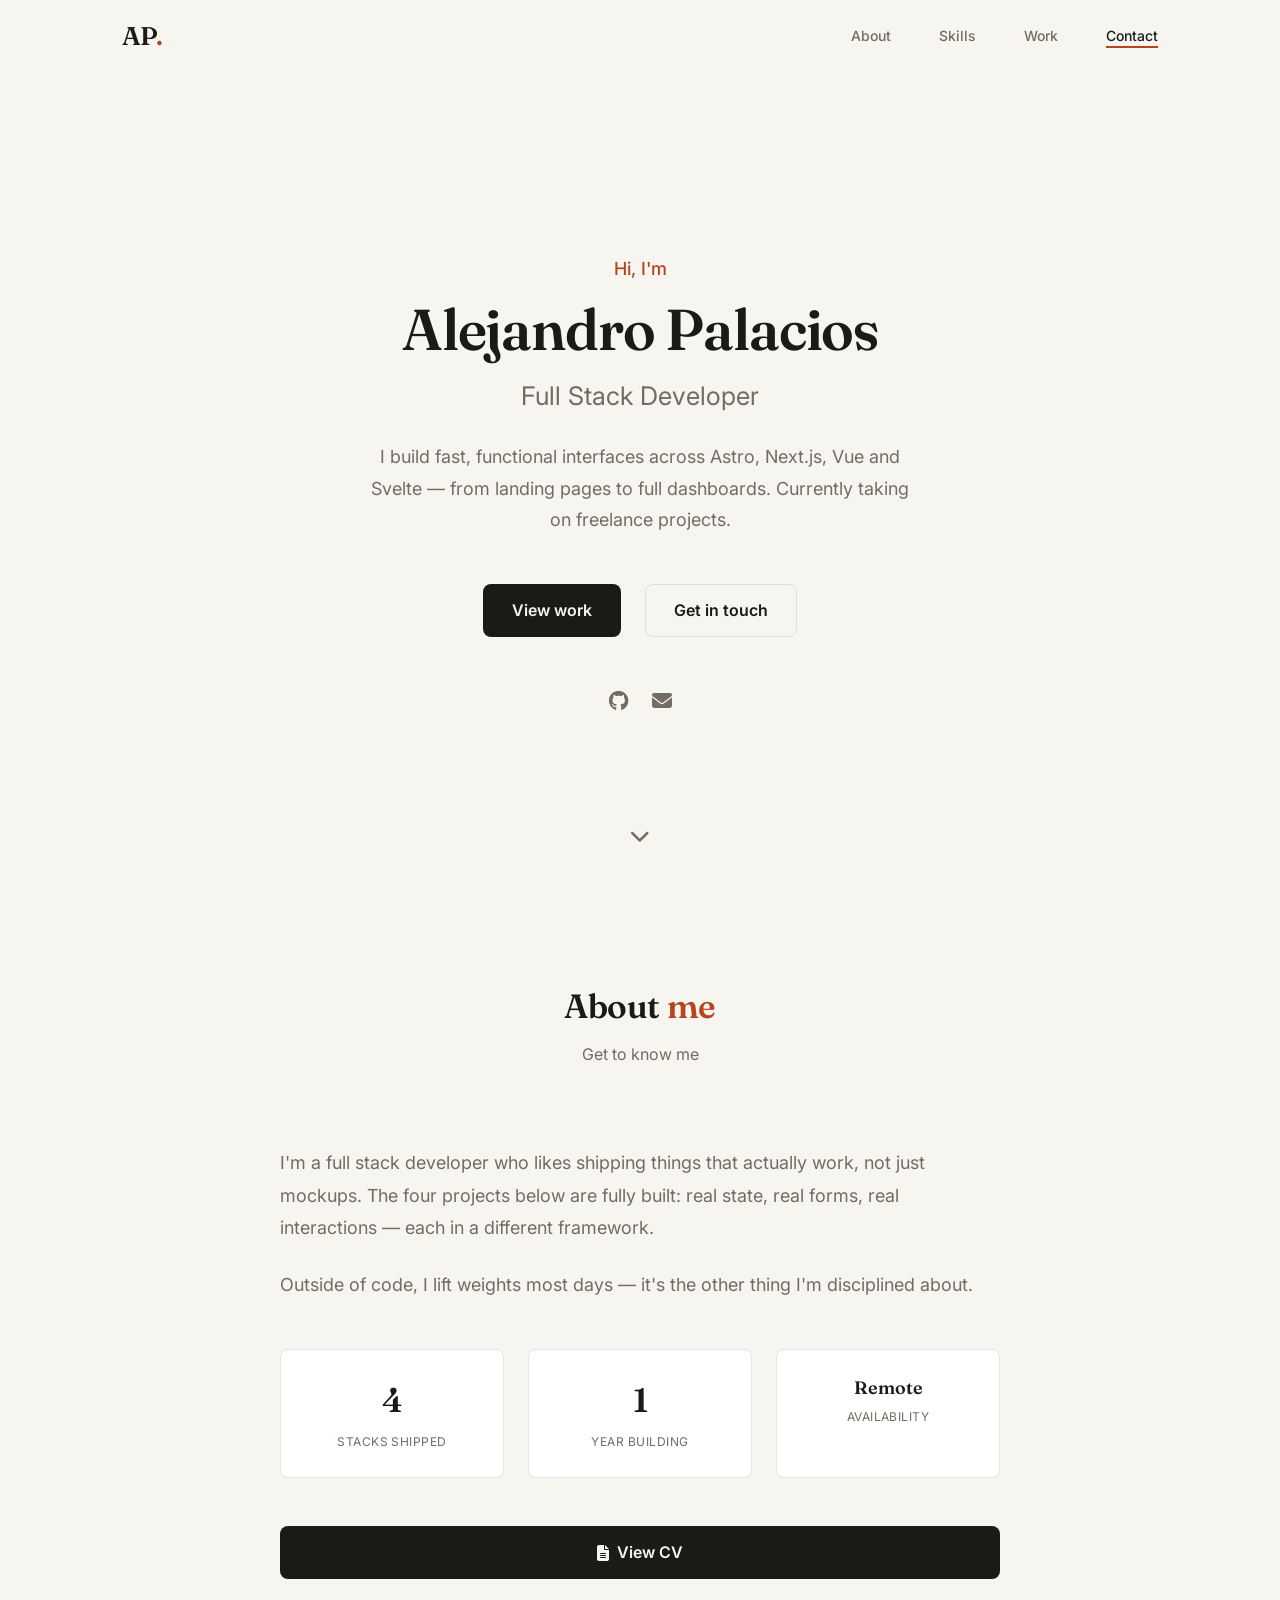
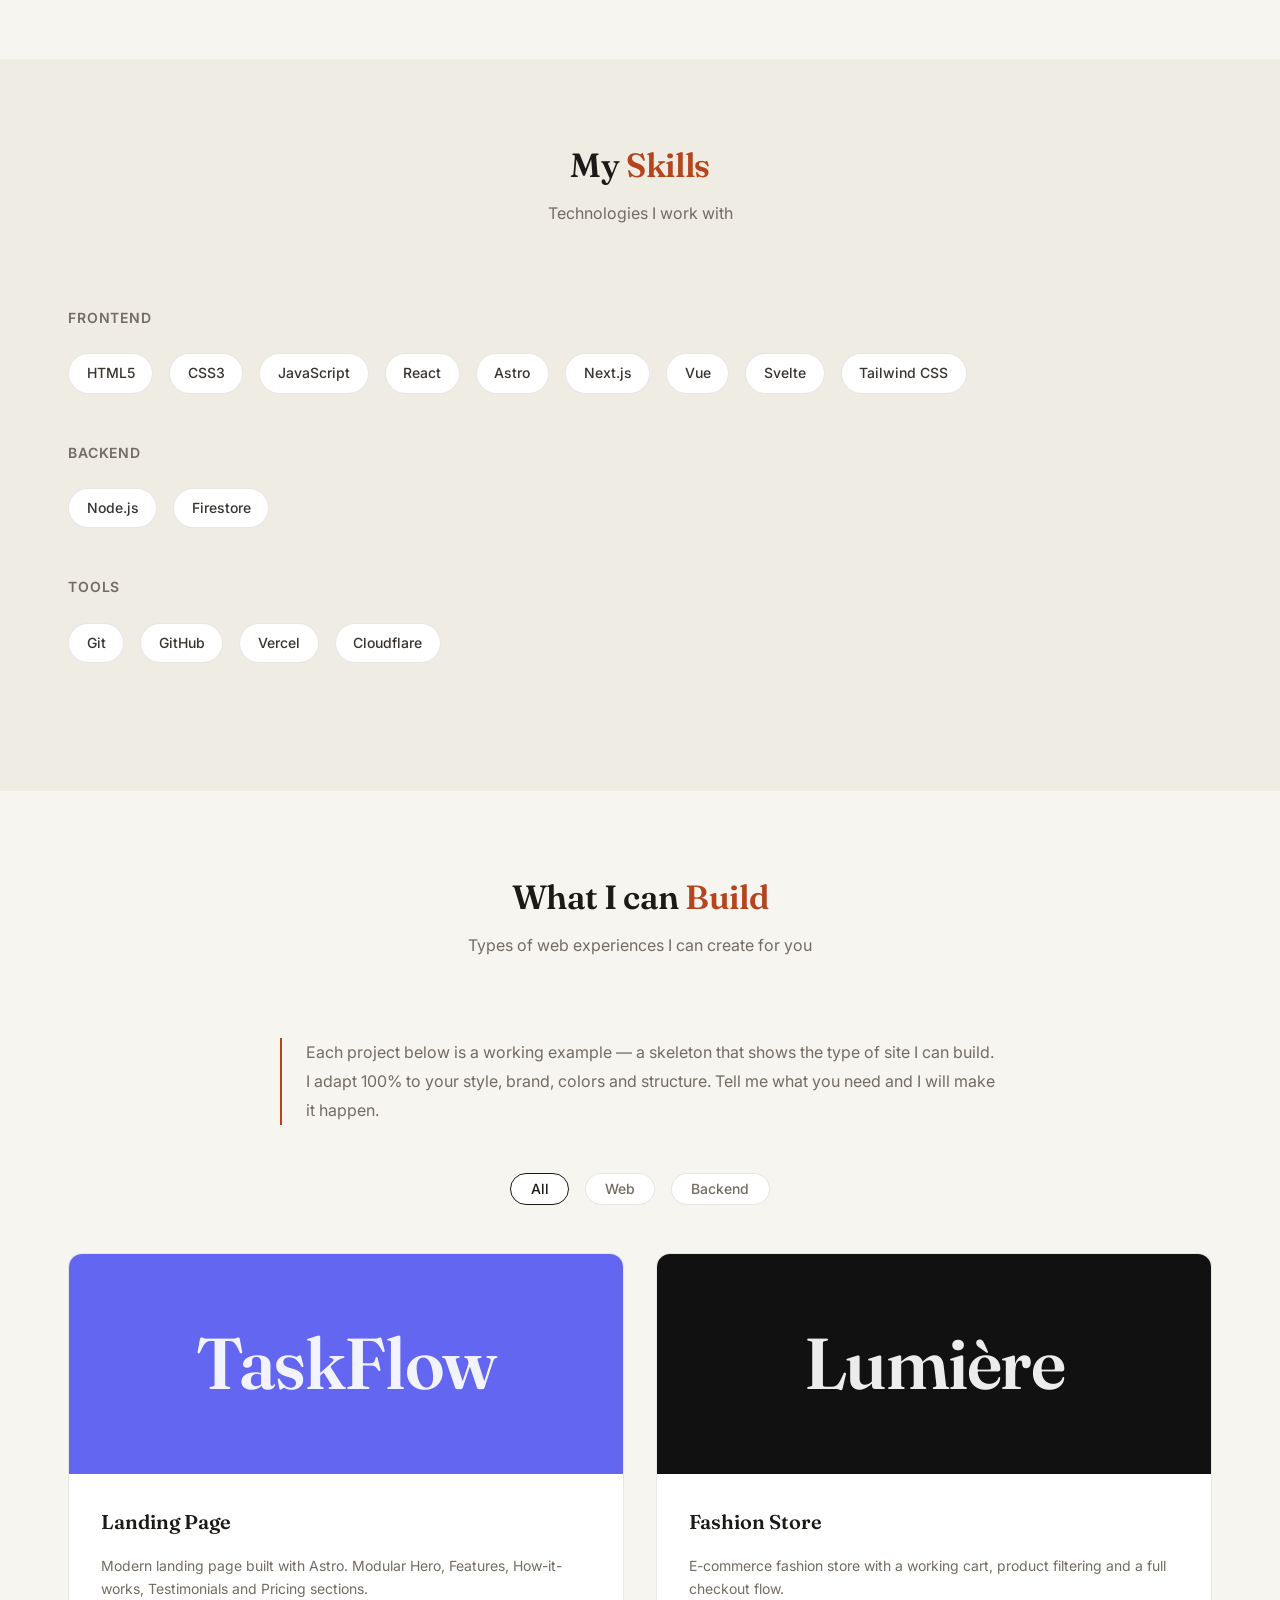
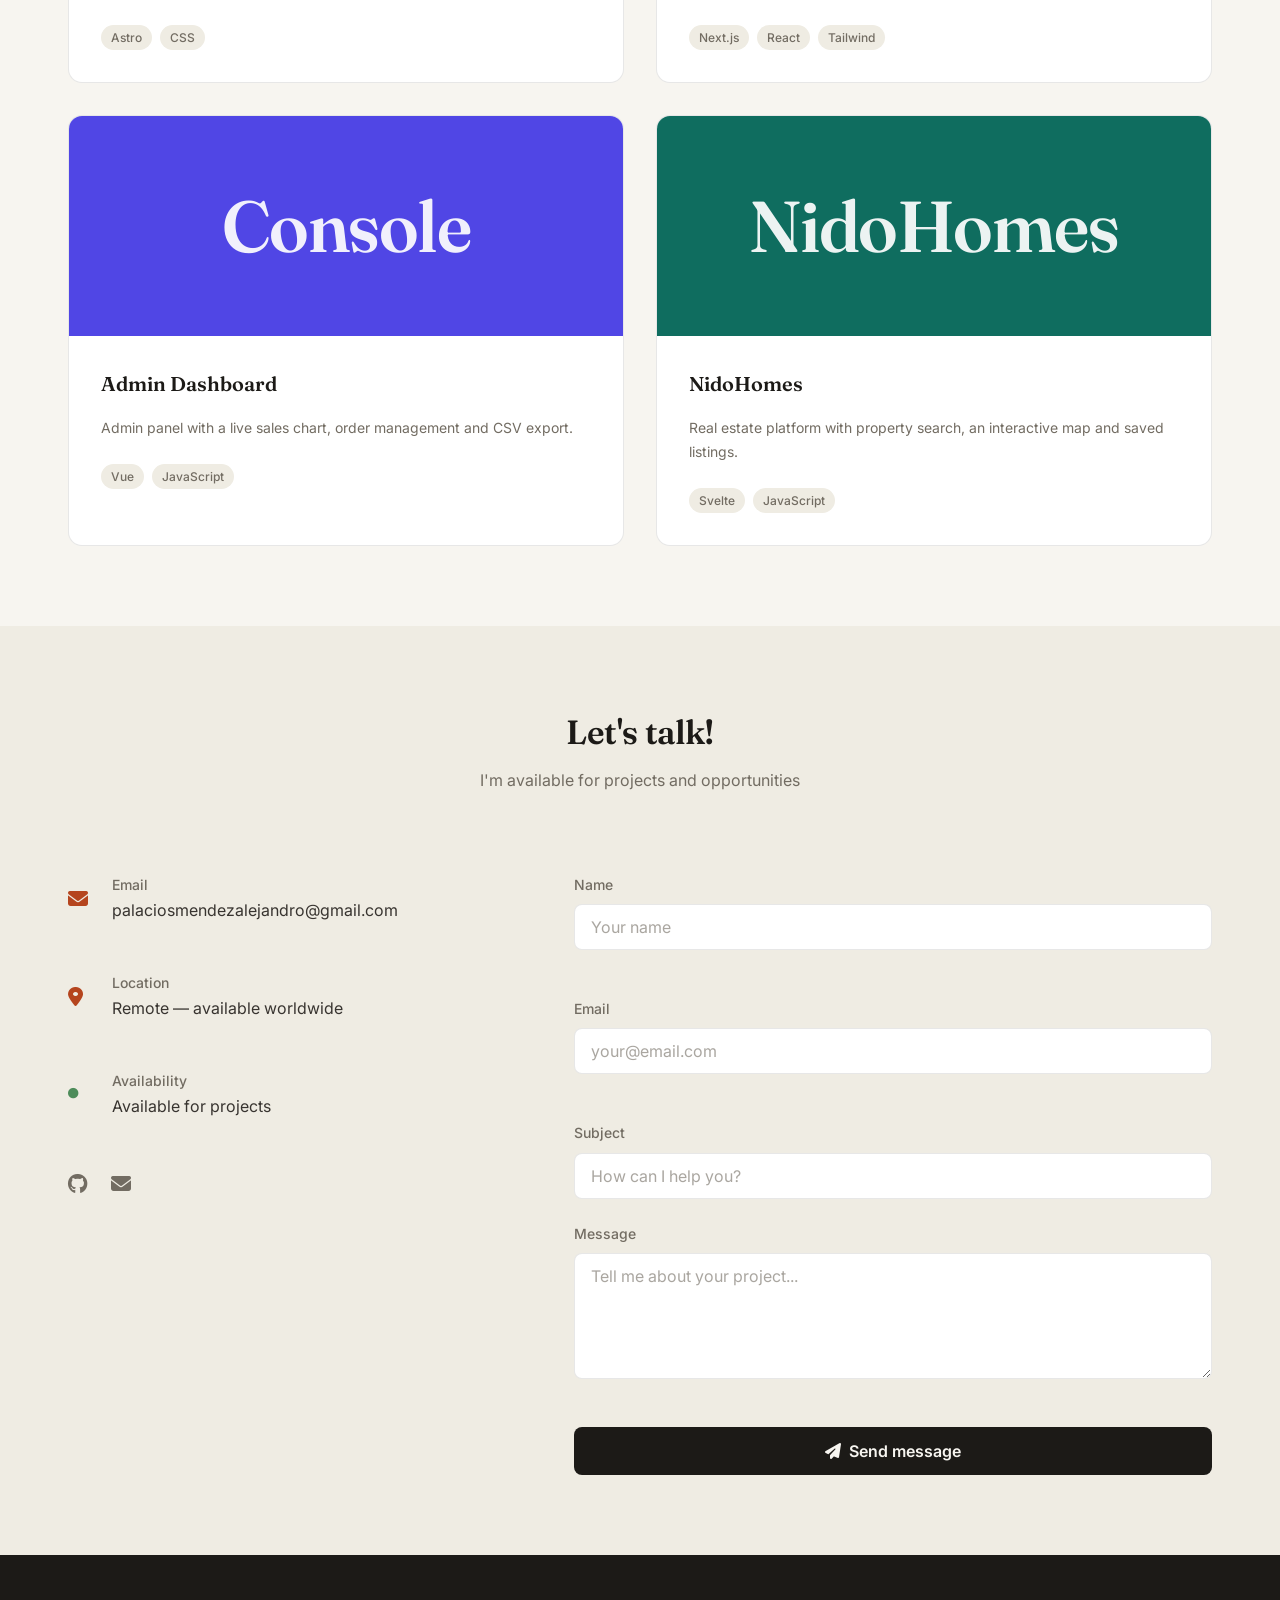
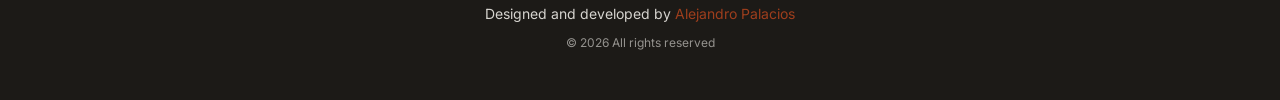
==== index.html @ 880b5ce6 "feat: favicon, Open Graph preview card, and Frontend → Full Stack - Add favicon.svg — same "AP." wor" ====
<!DOCTYPE html>
<html lang="en">
<head>
    <meta charset="UTF-8">
    <meta name="viewport" content="width=device-width, initial-scale=1.0">
    <meta name="description" content="Alejandro Palacios — full stack developer. Astro, Next.js, Vue and Svelte, available for freelance projects.">
    <title>Alejandro Palacios | Full Stack Developer</title>

    <!-- Favicon: mismo wordmark "AP." de la barra de navegación -->
    <link rel="icon" type="image/svg+xml" href="favicon.svg">

    <!-- Open Graph / Twitter — tarjeta de vista previa al compartir el link.
         NOTA: cuando el dominio propio esté conectado, actualizar las 3 URLs
         absolutas de aquí abajo (og:url, og:image, twitter:image). -->
    <meta property="og:type" content="website">
    <meta property="og:url" content="https://portfolio-kappa-one-x5vqyklc05.vercel.app/">
    <meta property="og:title" content="Alejandro Palacios | Full Stack Developer">
    <meta property="og:description" content="Full stack developer working across Astro, Next.js, Vue and Svelte. Available for freelance projects.">
    <meta property="og:image" content="https://portfolio-kappa-one-x5vqyklc05.vercel.app/assets/images/og-image.png">
    <meta property="og:image:width" content="1200">
    <meta property="og:image:height" content="630">

    <meta name="twitter:card" content="summary_large_image">
    <meta name="twitter:title" content="Alejandro Palacios | Full Stack Developer">
    <meta name="twitter:description" content="Full stack developer working across Astro, Next.js, Vue and Svelte. Available for freelance projects.">
    <meta name="twitter:image" content="https://portfolio-kappa-one-x5vqyklc05.vercel.app/assets/images/og-image.png">

    <!-- Google Fonts: Fraunces (títulos, editorial) + Inter (texto) -->
    <link rel="preconnect" href="https://fonts.googleapis.com">
    <link rel="preconnect" href="https://fonts.gstatic.com" crossorigin>
    <link href="https://fonts.googleapis.com/css2?family=Fraunces:opsz,wght@9..144,500;9..144,600&family=Inter:wght@400;500;600;700&display=swap" rel="stylesheet">

    <!-- Font Awesome — solo para íconos utilitarios pequeños (redes, flechas) -->
    <link rel="stylesheet" href="https://cdnjs.cloudflare.com/ajax/libs/font-awesome/6.5.0/css/all.min.css">

    <!-- Hoja de estilos principal -->
    <link rel="stylesheet" href="css/style.css">
</head>
<body>

    <!-- ============================================================
         NAVEGACIÓN
         Fija en la parte superior. JS agrega .scrolled al bajar 50px.
    ============================================================ -->
    <nav class="navbar" id="navbar">
        <div class="nav-container">

            <!-- Logo: solo texto, sin marca/ícono -->
            <a href="#hero" class="nav-logo">AP<span class="accent">.</span></a>

            <ul class="nav-menu" id="navMenu">
                <li><a href="#about"    class="nav-link">About</a></li>
                <li><a href="#skills"   class="nav-link">Skills</a></li>
                <li><a href="#projects" class="nav-link">Work</a></li>
                <li><a href="#contact"  class="nav-link">Contact</a></li>
            </ul>

            <!-- Botón hamburguesa — visible solo en móvil -->
            <button class="hamburger" id="hamburger" aria-label="Open menu">
                <span class="bar"></span>
                <span class="bar"></span>
                <span class="bar"></span>
            </button>

        </div>
    </nav>


    <!-- ============================================================
         HERO — Primera pantalla
    ============================================================ -->
    <section id="hero" class="hero">
        <div class="hero-container">

            <p class="hero-greeting">Hi, I'm</p>

            <h1 class="hero-name">Alejandro Palacios</h1>

            <h2 class="hero-role">
                Full Stack Developer
            </h2>

            <p class="hero-description">
                I build fast, functional interfaces across Astro, Next.js, Vue and Svelte —
                from landing pages to full dashboards. Currently taking on freelance projects.
            </p>

            <div class="hero-cta">
                <a href="#projects" class="btn btn-primary">View work</a>
                <a href="#contact"  class="btn btn-outline">Get in touch</a>
            </div>

            <div class="hero-socials">
                <a href="https://github.com/alejandrpalacios"                    class="social-link" aria-label="GitHub"   target="_blank" rel="noopener"><i class="fab fa-github"></i></a>
                <a href="mailto:palaciosmendezalejandro@gmail.com"               class="social-link" aria-label="Email"                                  ><i class="fas fa-envelope"></i></a>
            </div>

        </div>

        <a href="#about" class="scroll-indicator" aria-label="Next section">
            <i class="fas fa-chevron-down"></i>
        </a>
    </section>


    <!-- ============================================================
         SOBRE MÍ
    ============================================================ -->
    <section id="about" class="about section">
        <div class="container">

            <h2 class="section-title">
                About <span class="accent">me</span>
            </h2>
            <p class="section-subtitle">Get to know me</p>

            <div class="about-content about-no-photo reveal">

                <div class="about-text">
                    <p class="about-description">
                        I'm a full stack developer who likes shipping things that actually work,
                        not just mockups. The four projects below are fully built: real state,
                        real forms, real interactions — each in a different framework.
                    </p>
                    <p class="about-description">
                        Outside of code, I lift weights most days — it's the other thing I'm
                        disciplined about.
                    </p>

                    <div class="about-stats">
                        <div class="stat-card">
                            <span class="stat-number">4</span>
                            <span class="stat-label">Stacks shipped</span>
                        </div>
                        <div class="stat-card">
                            <span class="stat-number">1</span>
                            <span class="stat-label">Year building</span>
                        </div>
                        <div class="stat-card">
                            <span class="stat-number stat-text">Remote</span>
                            <span class="stat-label">Availability</span>
                        </div>
                    </div>

                    <a href="cv-design-en.html" class="btn btn-primary btn-full">
                        <i class="fas fa-file-alt"></i>
                        <span>View CV</span>
                    </a>
                </div>

            </div>
        </div>
    </section>


    <!-- ============================================================
         SKILLS — Tecnologías y herramientas
         Lista tipográfica agrupada, sin grid de logos de colores.
    ============================================================ -->
    <section id="skills" class="skills section">
        <div class="container">

            <h2 class="section-title">
                My <span class="accent">Skills</span>
            </h2>
            <p class="section-subtitle">Technologies I work with</p>

            <div class="skills-group reveal">
                <h3 class="skills-group-title">Frontend</h3>
                <div class="skills-row">
                    <span class="skill-chip">HTML5</span>
                    <span class="skill-chip">CSS3</span>
                    <span class="skill-chip">JavaScript</span>
                    <span class="skill-chip">React</span>
                    <span class="skill-chip">Astro</span>
                    <span class="skill-chip">Next.js</span>
                    <span class="skill-chip">Vue</span>
                    <span class="skill-chip">Svelte</span>
                    <span class="skill-chip">Tailwind CSS</span>
                </div>
            </div>

            <div class="skills-group reveal">
                <h3 class="skills-group-title">Backend</h3>
                <div class="skills-row">
                    <span class="skill-chip">Node.js</span>
                    <span class="skill-chip">Firestore</span>
                </div>
            </div>

            <div class="skills-group reveal">
                <h3 class="skills-group-title">Tools</h3>
                <div class="skills-row">
                    <span class="skill-chip">Git</span>
                    <span class="skill-chip">GitHub</span>
                    <span class="skill-chip">Vercel</span>
                    <span class="skill-chip">Cloudflare</span>
                </div>
            </div>

        </div>
    </section>


    <!-- ============================================================
         PROYECTOS
         Vista previa tipográfica con el color real de cada marca,
         en vez de una captura de pantalla que se desactualiza.
    ============================================================ -->
    <section id="projects" class="projects section">
        <div class="container">

            <h2 class="section-title">
                What I can <span class="accent">Build</span>
            </h2>
            <p class="section-subtitle">Types of web experiences I can create for you</p>
            <p class="projects-intro">Each project below is a working example — a skeleton that shows the type of site I can build. I adapt 100% to your style, brand, colors and structure. Tell me what you need and I will make it happen.</p>

            <div class="project-filters">
                <button class="filter-btn active" data-filter="all">All</button>
                <button class="filter-btn"        data-filter="web">Web</button>
                <button class="filter-btn"        data-filter="backend">Backend</button>
            </div>

            <div class="projects-grid reveal" id="projectsGrid">

                <!-- PROYECTO 1 — Astro Landing Page -->
                <article class="project-card" data-category="web">
                    <div class="project-preview" style="--project-color:#6366f1;">
                        <span class="project-preview-mark">TaskFlow</span>
                        <div class="project-links">
                            <a href="/taskflow" class="project-link" target="_blank" rel="noopener" aria-label="View demo"><i class="fas fa-external-link-alt"></i></a>
                            <a href="https://github.com/alejandrpalacios/Personals-projects/tree/main/01-landing-astro" class="project-link" target="_blank" rel="noopener" aria-label="View code"><i class="fab fa-github"></i></a>
                        </div>
                    </div>
                    <div class="project-info">
                        <h3 class="project-title">Landing Page</h3>
                        <p class="project-description">
                            Modern landing page built with Astro. Modular Hero, Features, How-it-works, Testimonials and Pricing sections.
                        </p>
                        <ul class="project-tags">
                            <li class="tag">Astro</li>
                            <li class="tag">CSS</li>
                        </ul>
                    </div>
                </article>

                <!-- PROYECTO 2 — Next.js Fashion Store -->
                <article class="project-card" data-category="web">
                    <div class="project-preview" style="--project-color:#111111;">
                        <span class="project-preview-mark">Lumière</span>
                        <div class="project-links">
                            <a href="/lumiere" class="project-link" target="_blank" rel="noopener" aria-label="View demo"><i class="fas fa-external-link-alt"></i></a>
                            <a href="https://github.com/alejandrpalacios/Personals-projects/tree/main/02-tienda-nextjs" class="project-link" target="_blank" rel="noopener" aria-label="View code"><i class="fab fa-github"></i></a>
                        </div>
                    </div>
                    <div class="project-info">
                        <h3 class="project-title">Fashion Store</h3>
                        <p class="project-description">
                            E-commerce fashion store with a working cart, product filtering and a full checkout flow.
                        </p>
                        <ul class="project-tags">
                            <li class="tag">Next.js</li>
                            <li class="tag">React</li>
                            <li class="tag">Tailwind</li>
                        </ul>
                    </div>
                </article>

                <!-- PROYECTO 3 — Vue Admin Dashboard -->
                <article class="project-card" data-category="backend">
                    <div class="project-preview" style="--project-color:#5046e5;">
                        <span class="project-preview-mark">Console</span>
                        <div class="project-links">
                            <a href="/console" class="project-link" target="_blank" rel="noopener" aria-label="View demo"><i class="fas fa-external-link-alt"></i></a>
                            <a href="https://github.com/alejandrpalacios/Personals-projects/tree/main/03-dashboard-vue" class="project-link" target="_blank" rel="noopener" aria-label="View code"><i class="fab fa-github"></i></a>
                        </div>
                    </div>
                    <div class="project-info">
                        <h3 class="project-title">Admin Dashboard</h3>
                        <p class="project-description">
                            Admin panel with a live sales chart, order management and CSV export.
                        </p>
                        <ul class="project-tags">
                            <li class="tag">Vue</li>
                            <li class="tag">JavaScript</li>
                        </ul>
                    </div>
                </article>

                <!-- PROYECTO 4 — Svelte NidoHomes -->
                <article class="project-card" data-category="web">
                    <div class="project-preview" style="--project-color:#0f6d5f;">
                        <span class="project-preview-mark">NidoHomes</span>
                        <div class="project-links">
                            <a href="/nidohomes" class="project-link" target="_blank" rel="noopener" aria-label="View demo"><i class="fas fa-external-link-alt"></i></a>
                            <a href="https://github.com/alejandrpalacios/Personals-projects/tree/main/04-nidohomes-svelte" class="project-link" target="_blank" rel="noopener" aria-label="View code"><i class="fab fa-github"></i></a>
                        </div>
                    </div>
                    <div class="project-info">
                        <h3 class="project-title">NidoHomes</h3>
                        <p class="project-description">
                            Real estate platform with property search, an interactive map and saved listings.
                        </p>
                        <ul class="project-tags">
                            <li class="tag">Svelte</li>
                            <li class="tag">JavaScript</li>
                        </ul>
                    </div>
                </article>

            </div><!-- /projects-grid -->
        </div>
    </section>


    <!-- ============================================================
         CONTACTO
    ============================================================ -->
    <section id="contact" class="contact section">
        <div class="container">

            <h2 class="section-title">Let's talk!</h2>
            <p class="section-subtitle">I'm available for projects and opportunities</p>

            <div class="contact-content reveal">

                <div class="contact-info">

                    <div class="contact-item">
                        <i class="fas fa-envelope contact-icon"></i>
                        <div>
                            <h4>Email</h4>
                            <a href="mailto:palaciosmendezalejandro@gmail.com">palaciosmendezalejandro@gmail.com</a>
                        </div>
                    </div>

                    <div class="contact-item">
                        <i class="fas fa-map-marker-alt contact-icon"></i>
                        <div>
                            <h4>Location</h4>
                            <p>Remote — available worldwide</p>
                        </div>
                    </div>

                    <div class="contact-item">
                        <i class="fas fa-circle contact-icon available"></i>
                        <div>
                            <h4>Availability</h4>
                            <p>Available for projects</p>
                        </div>
                    </div>

                    <div class="contact-socials">
                        <a href="https://github.com/alejandrpalacios"                class="social-link" aria-label="GitHub"   target="_blank" rel="noopener"><i class="fab fa-github"></i></a>
                        <a href="mailto:palaciosmendezalejandro@gmail.com"            class="social-link" aria-label="Email"                                  ><i class="fas fa-envelope"></i></a>
                    </div>

                </div>

                <form class="contact-form" id="contactForm" novalidate>
                    <input type="hidden" name="access_key" value="75e5d834-d21e-4063-95a3-f4061bec0f76">

                    <div class="form-group">
                        <label for="name">Name</label>
                        <input
                            type="text" id="name" name="name"
                            placeholder="Your name"
                            required autocomplete="name"
                        >
                        <span class="form-error" id="nameError"></span>
                    </div>

                    <div class="form-group">
                        <label for="email">Email</label>
                        <input
                            type="email" id="email" name="email"
                            placeholder="your@email.com"
                            required autocomplete="email"
                        >
                        <span class="form-error" id="emailError"></span>
                    </div>

                    <div class="form-group">
                        <label for="subject">Subject</label>
                        <input
                            type="text" id="subject" name="subject"
                            placeholder="How can I help you?"
                        >
                    </div>

                    <div class="form-group">
                        <label for="message">Message</label>
                        <textarea
                            id="message" name="message" rows="5"
                            placeholder="Tell me about your project..."
                            required
                        ></textarea>
                        <span class="form-error" id="messageError"></span>
                    </div>

                    <button type="submit" class="btn btn-primary btn-full">
                        <i class="fas fa-paper-plane"></i>
                        <span>Send message</span>
                    </button>

                    <div class="form-success" id="formSuccess" hidden>
                        <i class="fas fa-check-circle"></i>
                        <span>Message sent successfully!</span>
                    </div>
                    <div class="form-success form-send-error" id="formError" hidden>
                        <i class="fas fa-exclamation-circle"></i>
                        <span>Something went wrong. Please try again.</span>
                    </div>

                </form>

            </div>
        </div>
    </section>


    <!-- ============================================================
         FOOTER
    ============================================================ -->
    <footer class="footer">
        <div class="container">
            <p class="footer-text">
                Designed and developed by
                <span class="accent">Alejandro Palacios</span>
            </p>
            <p class="footer-year">
                © <span id="year"></span> All rights reserved
            </p>
        </div>
    </footer>


    <!-- ============================================================
         BOTÓN VOLVER ARRIBA
    ============================================================ -->
    <button class="back-to-top" id="backToTop" aria-label="Back to top">
        <i class="fas fa-arrow-up"></i>
    </button>

    <script src="js/main.js"></script>

</body>
</html>
---- css/style.css ----
/* ============================================================
   VARIABLES GLOBALES
   Paleta editorial cálida (papel + acento terracota) — deliberadamente
   distinta del cliché "navy + cian + monospace" de portafolio de dev.
   Modificar estas variables cambia el tema en todo el sitio.
============================================================ */
:root {
    /* ── Colores de fondo ── */
    --color-bg:           #f7f5f0;   /* Papel cálido */
    --color-bg-secondary: #efece3;   /* Fondo de secciones alternas */
    --color-bg-card:      #ffffff;   /* Fondo de cards y form inputs */
    --color-bg-dark:      #1c1a17;   /* Fondo oscuro (footer, overlay) */

    /* ── Color de acento (terracota, usado con moderación) ── */
    --color-accent:     #b5451e;
    --color-accent-dim: rgba(181, 69, 30, 0.08);

    /* ── Texto ── */
    --color-text:           #383430; /* Texto general */
    --color-text-secondary: #726c62; /* Texto secundario / labels */
    --color-text-heading:   #1c1a17; /* Títulos y encabezados */
    --color-text-on-dark:   #f7f5f0; /* Texto sobre fondo oscuro */

    /* ── Bordes y sombras ── */
    --color-border:  rgba(28, 26, 23, 0.1);
    --shadow-card:   0 4px 20px rgba(28, 26, 23, 0.08);
    --shadow-hover:  0 10px 28px rgba(28, 26, 23, 0.12);

    /* ── Tipografía: serif editorial para títulos, sans para el resto ── */
    --font-display: 'Fraunces', Georgia, serif;
    --font-main:    'Inter', system-ui, sans-serif;

    /* ── Escala de fuentes ── */
    --fs-xs:   0.75rem;   /*  12px */
    --fs-sm:   0.875rem;  /*  14px */
    --fs-base: 1rem;      /*  16px */
    --fs-lg:   1.125rem;  /*  18px */
    --fs-xl:   1.25rem;   /*  20px */
    --fs-2xl:  1.6rem;    /*  ~26px */
    --fs-3xl:  2.1rem;    /*  ~34px */
    --fs-4xl:  2.5rem;    /*  40px */
    --fs-5xl:  3.6rem;    /*  ~58px */

    /* ── Espaciado ── */
    --space-xs:  0.5rem;
    --space-sm:  1rem;
    --space-md:  1.5rem;
    --space-lg:  2rem;
    --space-xl:  3rem;
    --space-2xl: 5rem;

    /* ── Bordes redondeados — pequeños, sin pill excesivo ── */
    --radius-sm:   4px;
    --radius-md:   8px;
    --radius-lg:   14px;
    --radius-full: 9999px;

    /* ── Transiciones ── */
    --transition:      all 0.2s ease;
    --transition-slow: all 0.5s ease;

    /* ── Altura del navbar fijo ── */
    --navbar-height: 72px;
}


/* ============================================================
   RESET Y ESTILOS BASE
============================================================ */
*, *::before, *::after {
    box-sizing: border-box;
    margin: 0;
    padding: 0;
}

html {
    scroll-behavior: smooth;
    scroll-padding-top: var(--navbar-height);
}

body {
    font-family: var(--font-main);
    background-color: var(--color-bg);
    color: var(--color-text);
    line-height: 1.6;
    overflow-x: hidden;
}

ul { list-style: none; }
img { max-width: 100%; height: auto; display: block; }
a { text-decoration: none; color: inherit; }
button { font-family: var(--font-main); }


/* ============================================================
   UTILITARIOS REUTILIZABLES
============================================================ */
.container {
    max-width: 1240px;
    margin: 0 auto;
    padding: 0 var(--space-lg);
}

.accent { color: var(--color-accent); }

.section { padding: var(--space-2xl) 0; }

.section:nth-child(even) {
    background-color: var(--color-bg-secondary);
}

.section-title {
    font-family: var(--font-display);
    font-weight: 600;
    font-size: var(--fs-3xl);
    color: var(--color-text-heading);
    text-align: center;
    margin-bottom: var(--space-xs);
    letter-spacing: -0.01em;
}

.section-subtitle {
    font-size: var(--fs-base);
    color: var(--color-text-secondary);
    text-align: center;
    margin-bottom: var(--space-2xl);
}


/* ============================================================
   BOTONES
============================================================ */
.btn {
    display: inline-flex;
    align-items: center;
    gap: var(--space-xs);
    padding: 0.8rem 1.75rem;
    border-radius: var(--radius-md);
    font-size: var(--fs-base);
    font-weight: 600;
    cursor: pointer;
    transition: var(--transition);
    border: 1.5px solid transparent;
}

.btn-primary {
    background-color: var(--color-text-heading);
    color: var(--color-bg);
}
.btn-primary:hover {
    background-color: var(--color-accent);
    transform: translateY(-2px);
}

.btn-outline {
    background-color: transparent;
    border-color: var(--color-border);
    color: var(--color-text-heading);
}
.btn-outline:hover {
    border-color: var(--color-text-heading);
    transform: translateY(-2px);
}

.btn-full { width: 100%; justify-content: center; }


/* ============================================================
   NAVBAR
============================================================ */
.navbar {
    position: fixed;
    top: 0; left: 0; right: 0;
    height: var(--navbar-height);
    z-index: 1000;
    transition: var(--transition);
}

.navbar.scrolled {
    background-color: rgba(247, 245, 240, 0.92);
    backdrop-filter: blur(10px);
    border-bottom: 1px solid var(--color-border);
}

.nav-container {
    max-width: 1100px;
    margin: 0 auto;
    padding: 0 var(--space-lg);
    height: 100%;
    display: flex;
    align-items: center;
    justify-content: space-between;
}

/* Logo: solo texto, sin marca/ícono */
.nav-logo {
    font-family: var(--font-display);
    font-size: var(--fs-2xl);
    font-weight: 600;
    color: var(--color-text-heading);
    letter-spacing: -0.02em;
}

.nav-menu {
    display: flex;
    align-items: center;
    gap: var(--space-xl);
}

.nav-link {
    font-size: var(--fs-sm);
    font-weight: 500;
    color: var(--color-text-secondary);
    transition: var(--transition);
    position: relative;
}

.nav-link::after {
    content: '';
    position: absolute;
    bottom: -4px; left: 0;
    width: 0;
    height: 2px;
    background-color: var(--color-accent);
    transition: var(--transition);
}

.nav-link:hover,
.nav-link.active {
    color: var(--color-text-heading);
}
.nav-link:hover::after,
.nav-link.active::after {
    width: 100%;
}

/* ── Hamburguesa (solo en móvil) ── */
.hamburger {
    display: none;
    flex-direction: column;
    gap: 5px;
    background: none;
    border: none;
    cursor: pointer;
    padding: 4px;
}

.bar {
    display: block;
    width: 24px;
    height: 2px;
    background-color: var(--color-text-heading);
    transition: var(--transition);
}

.hamburger.open .bar:nth-child(1) { transform: rotate(45deg)  translate(5px, 5px); }
.hamburger.open .bar:nth-child(2) { opacity: 0; }
.hamburger.open .bar:nth-child(3) { transform: rotate(-45deg) translate(5px, -5px); }


/* ============================================================
   HERO
============================================================ */
.hero {
    min-height: 100vh;
    display: flex;
    flex-direction: column;
    align-items: center;
    justify-content: center;
    position: relative;
    padding: var(--navbar-height) var(--space-lg) 0;
    text-align: center;
}

.hero-container { max-width: 760px; }

.hero-greeting {
    font-size: var(--fs-lg);
    color: var(--color-accent);
    font-weight: 500;
    margin-bottom: var(--space-sm);
}

.hero-name {
    font-family: var(--font-display);
    font-size: var(--fs-5xl);
    font-weight: 600;
    color: var(--color-text-heading);
    line-height: 1.05;
    margin-bottom: var(--space-sm);
    letter-spacing: -0.02em;
}

.hero-role {
    font-size: var(--fs-2xl);
    color: var(--color-text-secondary);
    font-weight: 400;
    margin-bottom: var(--space-md);
}

.hero-role-dynamic {
    color: var(--color-text-heading);
    font-weight: 600;
}

.hero-description {
    font-size: var(--fs-lg);
    color: var(--color-text-secondary);
    max-width: 560px;
    margin: 0 auto var(--space-xl);
    line-height: 1.75;
}

.hero-cta {
    display: flex;
    gap: var(--space-md);
    justify-content: center;
    flex-wrap: wrap;
    margin-bottom: var(--space-xl);
}

.hero-socials {
    display: flex;
    gap: var(--space-md);
    justify-content: center;
}

.social-link {
    font-size: var(--fs-xl);
    color: var(--color-text-secondary);
    transition: var(--transition);
}
.social-link:hover {
    color: var(--color-accent);
    transform: translateY(-3px);
}

.scroll-indicator {
    position: absolute;
    bottom: var(--space-xl);
    left: 50%;
    transform: translateX(-50%);
    color: var(--color-text-secondary);
    font-size: var(--fs-xl);
    animation: bounce 2s infinite;
}
@keyframes bounce {
    0%, 100% { transform: translateX(-50%) translateY(0); }
    50%       { transform: translateX(-50%) translateY(8px); }
}


/* ============================================================
   SOBRE MÍ
============================================================ */
.about-content {
    display: grid;
    grid-template-columns: 1fr 1.5fr;
    gap: var(--space-2xl);
    align-items: center;
}

.about-content.about-no-photo {
    grid-template-columns: 1fr;
    max-width: 720px;
    margin: 0 auto;
}

.about-description {
    color: var(--color-text-secondary);
    font-size: var(--fs-lg);
    line-height: 1.8;
    margin-bottom: var(--space-md);
}

.about-stats {
    display: flex;
    gap: var(--space-md);
    margin: var(--space-xl) 0;
    flex-wrap: wrap;
}

.stat-card {
    background-color: var(--color-bg-card);
    border: 1px solid var(--color-border);
    border-radius: var(--radius-md);
    padding: var(--space-md) var(--space-lg);
    text-align: center;
    flex: 1;
    min-width: 100px;
}

.stat-number {
    display: block;
    font-family: var(--font-display);
    font-size: var(--fs-3xl);
    font-weight: 600;
    color: var(--color-text-heading);
}
.stat-number.stat-text { font-size: var(--fs-lg); }

.stat-label {
    font-size: var(--fs-xs);
    color: var(--color-text-secondary);
    text-transform: uppercase;
    letter-spacing: 0.04em;
}


/* ============================================================
   SKILLS — lista tipográfica agrupada, sin logos de colores
============================================================ */
.skills-group { margin-bottom: var(--space-xl); }

.skills-group-title {
    font-size: var(--fs-sm);
    font-weight: 600;
    text-transform: uppercase;
    letter-spacing: 0.06em;
    color: var(--color-text-secondary);
    margin-bottom: var(--space-md);
}

.skills-row {
    display: flex;
    flex-wrap: wrap;
    gap: var(--space-sm);
}

.skill-chip {
    background-color: var(--color-bg-card);
    border: 1px solid var(--color-border);
    border-radius: var(--radius-full);
    padding: 0.5rem 1.1rem;
    font-size: var(--fs-sm);
    font-weight: 500;
    color: var(--color-text);
    transition: var(--transition);
}
.skill-chip:hover {
    border-color: var(--color-accent);
    color: var(--color-accent);
}


/* ============================================================
   PROYECTOS
============================================================ */
.projects-intro {
    text-align: left;
    color: var(--color-text-secondary);
    font-size: var(--fs-base);
    max-width: 720px;
    margin: 0 auto var(--space-xl);
    line-height: 1.8;
    border-left: 2px solid var(--color-accent);
    padding-left: var(--space-md);
}

.project-filters {
    display: flex;
    gap: var(--space-sm);
    justify-content: center;
    flex-wrap: wrap;
    margin-bottom: var(--space-xl);
}

.filter-btn {
    padding: 0.4rem 1.2rem;
    border: 1px solid var(--color-border);
    border-radius: var(--radius-full);
    background: var(--color-bg-card);
    color: var(--color-text-secondary);
    font-size: var(--fs-sm);
    font-weight: 500;
    cursor: pointer;
    transition: var(--transition);
}
.filter-btn:hover,
.filter-btn.active {
    border-color: var(--color-text-heading);
    color: var(--color-text-heading);
    background-color: var(--color-bg-card);
}

.projects-grid {
    display: grid;
    grid-template-columns: repeat(2, 1fr);
    gap: var(--space-lg);
}

.project-card {
    background-color: var(--color-bg-card);
    border: 1px solid var(--color-border);
    border-radius: var(--radius-lg);
    overflow: hidden;
    transition: var(--transition);
}
.project-card:hover {
    transform: translateY(-5px);
    box-shadow: var(--shadow-hover);
}

/* Panel de vista previa: tipografía + color de marca del proyecto,
   en vez de una captura de pantalla que se desactualiza. */
.project-preview {
    position: relative;
    overflow: hidden;
    height: 220px;
    display: flex;
    align-items: center;
    justify-content: center;
    color: var(--project-fg, #fff);
    background-color: var(--project-color, #1c1a17);
}

.project-preview-mark {
    font-family: var(--font-display);
    font-size: 4.5rem;
    font-weight: 600;
    letter-spacing: -0.02em;
    opacity: 0.92;
}

.project-links {
    position: absolute;
    inset: 0;
    background: rgba(0, 0, 0, 0.45);
    display: flex;
    align-items: center;
    justify-content: center;
    gap: var(--space-lg);
    opacity: 0;
    transition: var(--transition);
}
.project-card:hover .project-links { opacity: 1; }

.project-link {
    width: 44px; height: 44px;
    border: 1.5px solid rgba(255, 255, 255, 0.8);
    border-radius: var(--radius-full);
    display: flex;
    align-items: center;
    justify-content: center;
    color: #fff;
    font-size: var(--fs-lg);
    transition: var(--transition);
}
.project-link:hover {
    background-color: #fff;
    color: var(--color-text-heading);
}

.project-info { padding: var(--space-lg); }

.project-title {
    font-family: var(--font-display);
    font-size: var(--fs-xl);
    font-weight: 600;
    color: var(--color-text-heading);
    margin-bottom: var(--space-sm);
}

.project-description {
    font-size: var(--fs-sm);
    color: var(--color-text-secondary);
    line-height: 1.7;
    margin-bottom: var(--space-md);
}

.project-tags {
    display: flex;
    gap: var(--space-xs);
    flex-wrap: wrap;
}

.tag {
    font-size: var(--fs-xs);
    font-weight: 500;
    color: var(--color-text-secondary);
    background-color: var(--color-bg-secondary);
    padding: 3px 10px;
    border-radius: var(--radius-full);
}


/* ============================================================
   CONTACTO
============================================================ */
.contact-content {
    display: grid;
    grid-template-columns: 1fr 1.5fr;
    gap: var(--space-2xl);
    align-items: start;
}

.contact-item {
    display: flex;
    align-items: center;
    gap: var(--space-md);
    margin-bottom: var(--space-xl);
}

.contact-icon {
    font-size: var(--fs-xl);
    color: var(--color-accent);
    width: 20px;
    flex-shrink: 0;
}

.contact-icon.available {
    color: #4d8c5a;
    font-size: 0.65rem;
}

.contact-item h4 {
    font-size: var(--fs-sm);
    color: var(--color-text-secondary);
    font-weight: 500;
    margin-bottom: 2px;
}

.contact-item a { transition: var(--transition); }
.contact-item a:hover { color: var(--color-accent); }

.contact-socials {
    display: flex;
    gap: var(--space-md);
    margin-top: var(--space-xl);
}

/* ── Formulario ── */
.contact-form {
    display: flex;
    flex-direction: column;
    gap: var(--space-md);
}

.form-group {
    display: flex;
    flex-direction: column;
    gap: var(--space-xs);
}

.form-group label {
    font-size: var(--fs-sm);
    color: var(--color-text-secondary);
    font-weight: 500;
}

.form-group input,
.form-group textarea {
    background-color: var(--color-bg-card);
    border: 1px solid var(--color-border);
    border-radius: var(--radius-md);
    padding: 0.75rem 1rem;
    color: var(--color-text);
    font-family: var(--font-main);
    font-size: var(--fs-base);
    transition: var(--transition);
    resize: vertical;
}

.form-group input:focus,
.form-group textarea:focus {
    outline: none;
    border-color: var(--color-accent);
    box-shadow: 0 0 0 3px var(--color-accent-dim);
}

.form-group input::placeholder,
.form-group textarea::placeholder {
    color: var(--color-text-secondary);
    opacity: 0.6;
}

.form-error {
    font-size: var(--fs-xs);
    color: #b3392f;
    min-height: 16px;
}

.form-success {
    text-align: center;
    color: #2f6b3f;
    font-size: var(--fs-base);
    padding: var(--space-sm);
    border: 1px solid #2f6b3f;
    border-radius: var(--radius-md);
    background-color: rgba(47, 107, 63, 0.08);
}
.form-send-error {
    color: #b3392f;
    border-color: #b3392f;
    background-color: rgba(179, 57, 47, 0.08);
}


/* ============================================================
   FOOTER
============================================================ */
.footer {
    background-color: var(--color-bg-dark);
    padding: var(--space-xl) 0;
    text-align: center;
}

.footer-text {
    color: var(--color-text-on-dark);
    font-size: var(--fs-sm);
    margin-bottom: var(--space-xs);
    opacity: 0.85;
}

.footer-year {
    color: var(--color-text-on-dark);
    font-size: var(--fs-xs);
    opacity: 0.55;
}


/* ============================================================
   BOTÓN VOLVER ARRIBA
============================================================ */
.back-to-top {
    position: fixed;
    bottom: var(--space-xl);
    right: var(--space-xl);
    width: 44px; height: 44px;
    background-color: var(--color-text-heading);
    color: var(--color-bg);
    border: none;
    border-radius: var(--radius-full);
    font-size: var(--fs-base);
    cursor: pointer;
    display: flex;
    align-items: center;
    justify-content: center;
    transition: var(--transition);
    opacity: 0;
    pointer-events: none;
    transform: translateY(10px);
}
.back-to-top.visible {
    opacity: 1;
    pointer-events: auto;
    transform: translateY(0);
}
.back-to-top:hover {
    background-color: var(--color-accent);
    transform: translateY(-3px);
}


/* ============================================================
   ANIMACIÓN DE ENTRADA AL SCROLL
============================================================ */
.reveal {
    opacity: 0;
    transform: translateY(24px);
    transition: opacity 0.6s ease, transform 0.6s ease;
}
.reveal.visible {
    opacity: 1;
    transform: translateY(0);
}


/* ============================================================
   RESPONSIVE — PANTALLAS GRANDES (≤ 1280px)
============================================================ */
@media (max-width: 1280px) {
    .container { padding: 0 var(--space-xl); }
}

/* ============================================================
   RESPONSIVE — LAPTOP / TABLET GRANDE (≤ 1024px)
============================================================ */
@media (max-width: 1024px) {
    .project-preview { height: 190px; }
}

/* ============================================================
   RESPONSIVE — TABLET (≤ 900px)
============================================================ */
@media (max-width: 900px) {
    .about-content {
        grid-template-columns: 1fr;
        text-align: center;
    }
    .about-stats  { justify-content: center; }

    .contact-content { grid-template-columns: 1fr; }
    .contact-socials  { justify-content: center; }
}

/* ============================================================
   RESPONSIVE — TABLET PEQUEÑA / MÓVIL GRANDE (≤ 768px)
============================================================ */
@media (max-width: 768px) {
    :root {
        --fs-5xl:   2.6rem;
        --fs-3xl:   1.75rem;
        --space-2xl: 3.5rem;
    }

    .container        { padding: 0 var(--space-md); }
    .section-title    { font-size: var(--fs-2xl); }
    .section-subtitle { margin-bottom: var(--space-xl); }

    .hamburger { display: flex; }
    .nav-menu {
        position: fixed;
        top: var(--navbar-height);
        left: 0; right: 0;
        background-color: rgba(247, 245, 240, 0.98);
        backdrop-filter: blur(10px);
        flex-direction: column;
        align-items: center;
        padding: var(--space-xl) var(--space-lg);
        gap: var(--space-xl);
        border-bottom: 1px solid var(--color-border);
        transform: translateY(-110%);
        transition: var(--transition);
        z-index: 999;
    }
    .nav-menu.open { transform: translateY(0); }

    .hero-cta { flex-direction: column; align-items: center; }
    .hero-cta .btn { width: 100%; max-width: 280px; justify-content: center; }

    .projects-grid { grid-template-columns: repeat(2, 1fr); }
    .project-preview { height: 150px; }
    .project-preview-mark { font-size: 3rem; }

    .back-to-top { bottom: var(--space-md); right: var(--space-md); }
}

/* ============================================================
   RESPONSIVE — MÓVIL (≤ 600px)
============================================================ */
@media (max-width: 600px) {
    :root {
        --fs-5xl:   2.2rem;
        --fs-3xl:   1.6rem;
        --space-2xl: 3rem;
        --space-xl:  2rem;
    }

    .container { padding: 0 var(--space-sm); }

    .nav-logo { font-size: var(--fs-xl); }

    .hero-name        { font-size: 2.1rem; line-height: 1.15; }
    .hero-role        { font-size: var(--fs-xl); }
    .hero-description { font-size: var(--fs-base); }

    .about-stats { flex-direction: column; }
    .stat-card   { padding: var(--space-sm) var(--space-md); }

    .projects-grid { grid-template-columns: 1fr; }
    .project-preview { height: 170px; }
    .project-filters { gap: var(--space-xs); }
    .filter-btn { padding: 0.35rem 0.9rem; font-size: var(--fs-xs); }

    .contact-item { gap: var(--space-sm); }

    .back-to-top { width: 38px; height: 38px; font-size: var(--fs-sm); }
}

/* ============================================================
   RESPONSIVE — MÓVIL PEQUEÑO (≤ 390px)
============================================================ */
@media (max-width: 390px) {
    :root {
        --fs-5xl:   1.9rem;
        --fs-3xl:   1.4rem;
        --space-2xl: 2.5rem;
    }

    .container { padding: 0 0.75rem; }
    .hero-name  { font-size: 1.8rem; }
    .hero-role  { font-size: var(--fs-lg); }
}
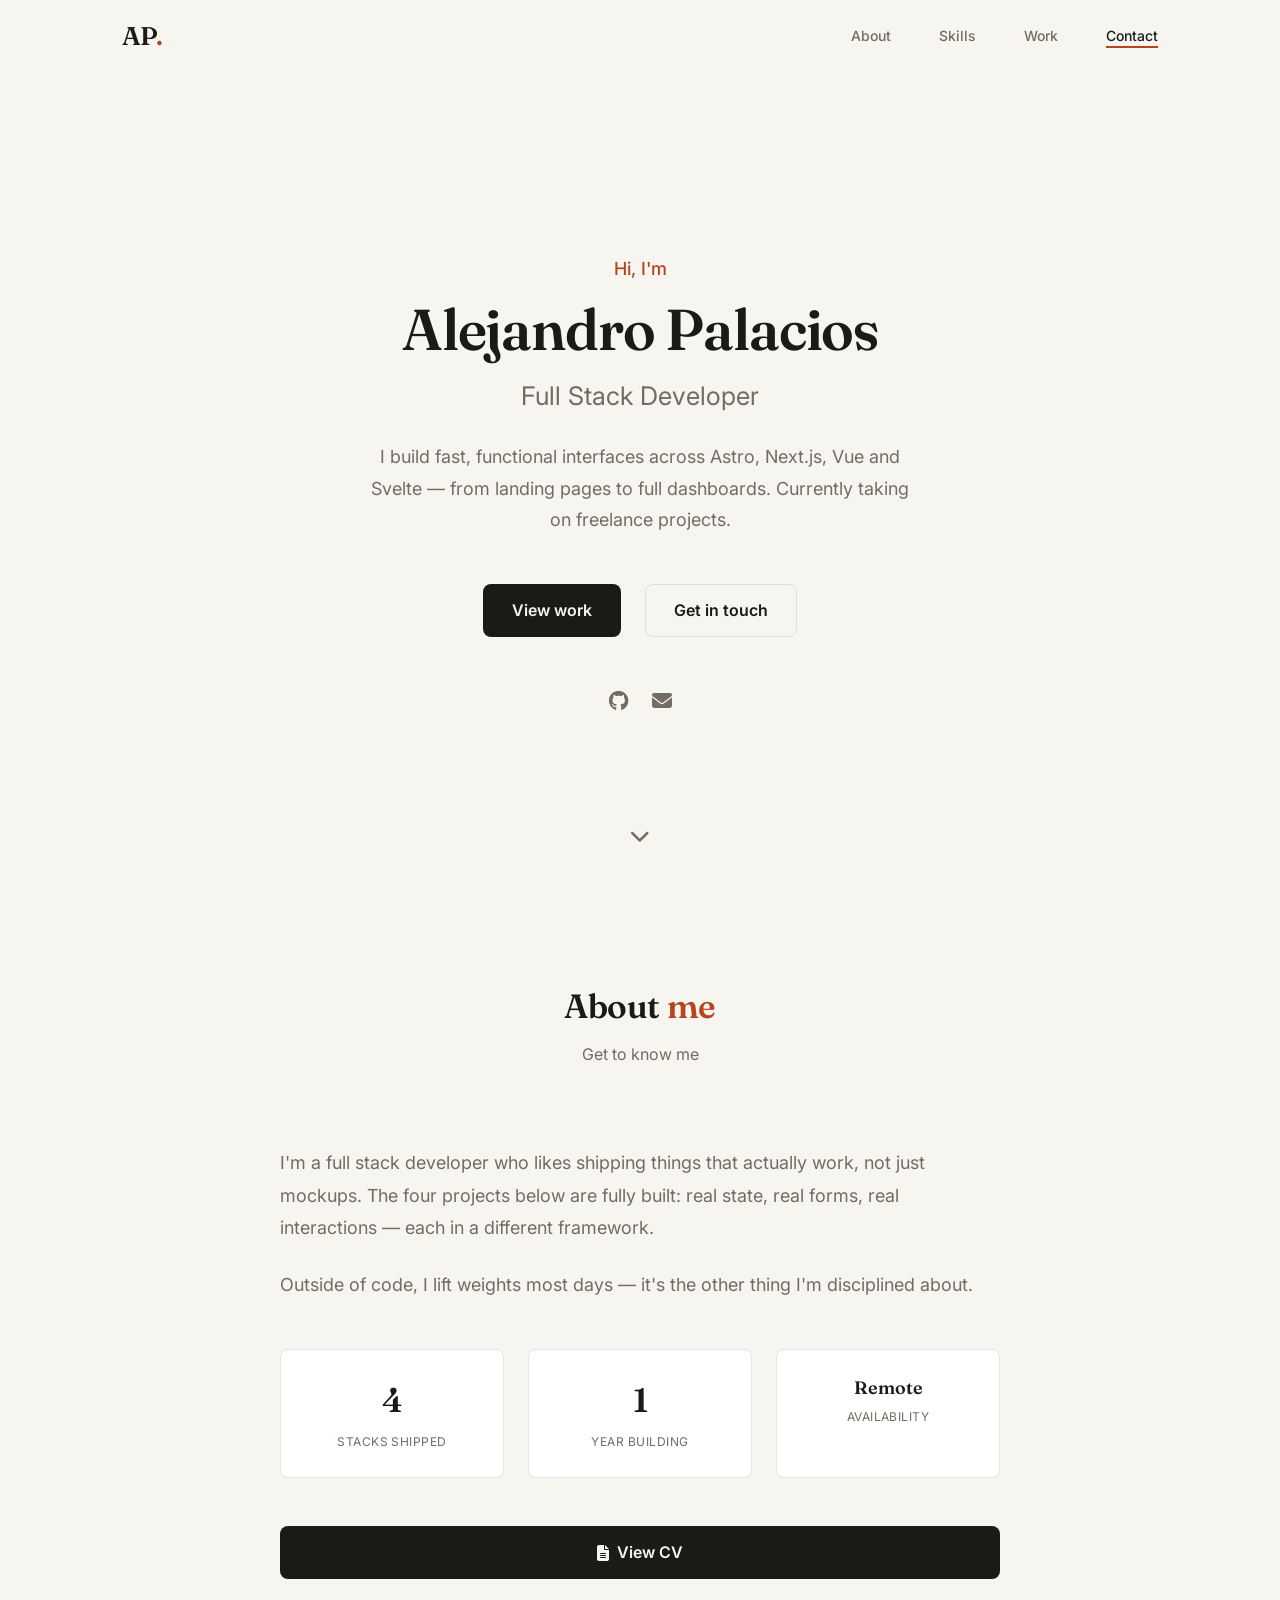
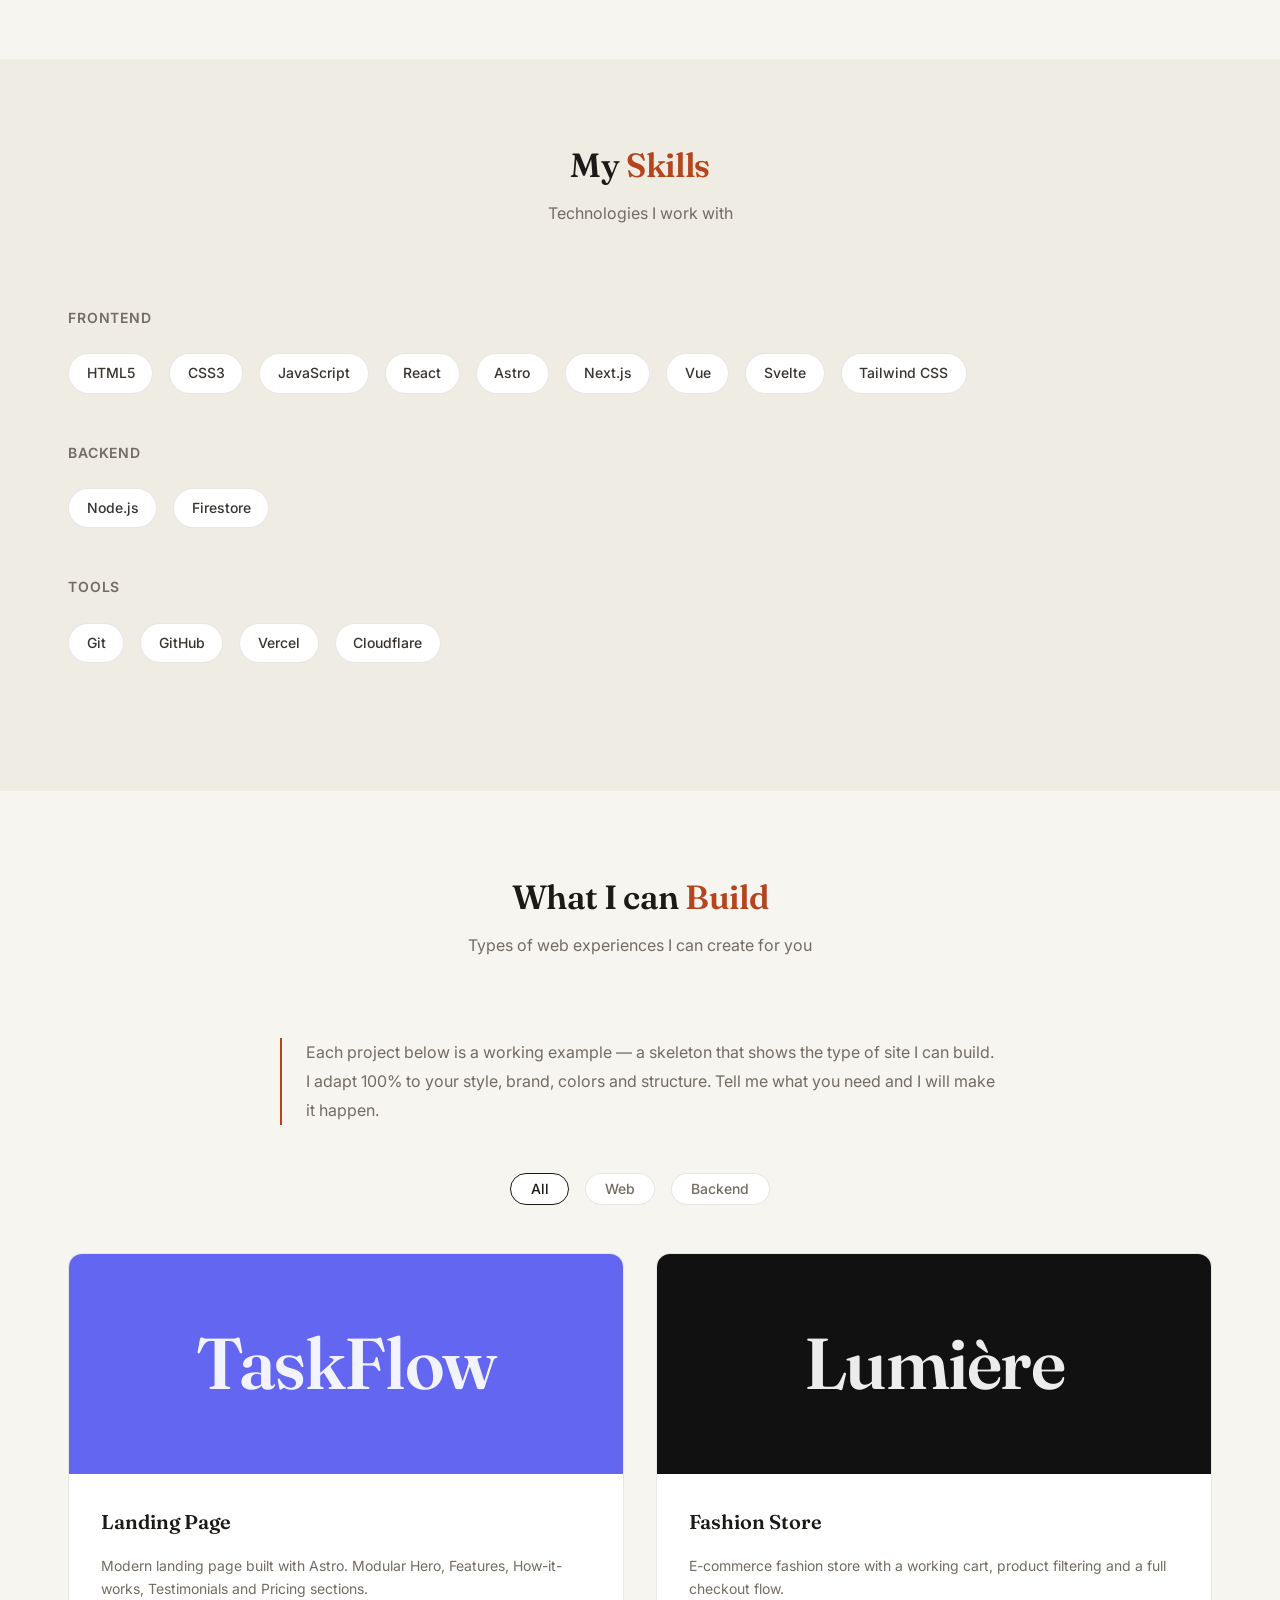
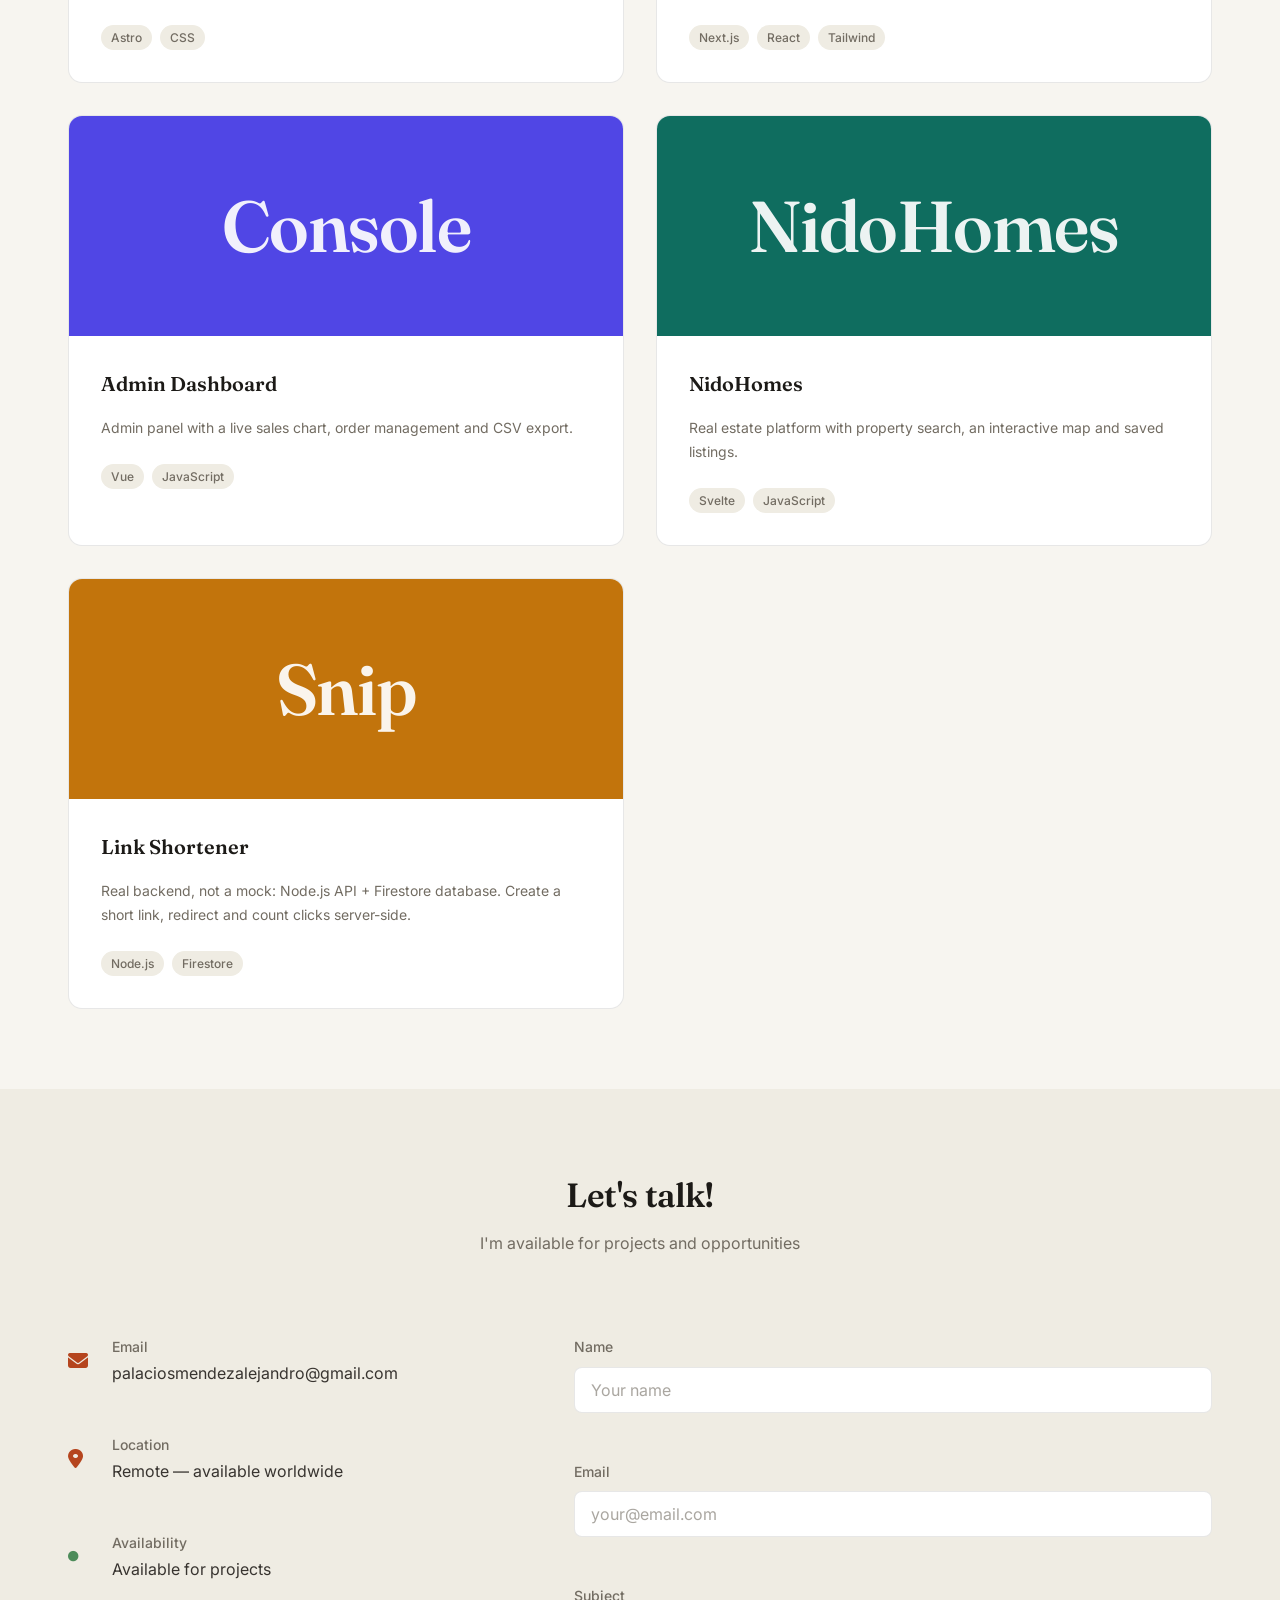
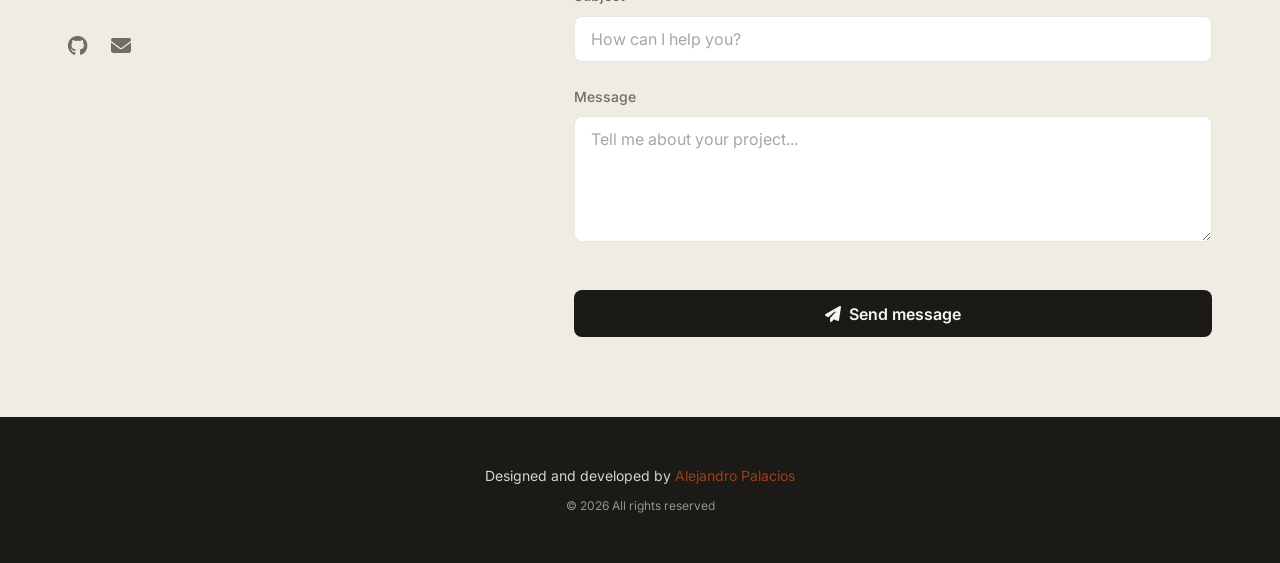
==== commit b48c2129: "feat: wire up Snip in the gateway and add its project card - Portfolio gateway now proxies /snip to " ====
--- a/index.html
+++ b/index.html
@@ -309,6 +309,27 @@
                     </div>
                 </article>
 
+                <!-- PROYECTO 5 — Snip (backend real) -->
+                <article class="project-card" data-category="backend">
+                    <div class="project-preview" style="--project-color:#c2740c;">
+                        <span class="project-preview-mark">Snip</span>
+                        <div class="project-links">
+                            <a href="/snip" class="project-link" target="_blank" rel="noopener" aria-label="View demo"><i class="fas fa-external-link-alt"></i></a>
+                            <a href="https://github.com/alejandrpalacios/Personals-projects/tree/main/05-snip-node" class="project-link" target="_blank" rel="noopener" aria-label="View code"><i class="fab fa-github"></i></a>
+                        </div>
+                    </div>
+                    <div class="project-info">
+                        <h3 class="project-title">Link Shortener</h3>
+                        <p class="project-description">
+                            Real backend, not a mock: Node.js API + Firestore database. Create a short link, redirect and count clicks server-side.
+                        </p>
+                        <ul class="project-tags">
+                            <li class="tag">Node.js</li>
+                            <li class="tag">Firestore</li>
+                        </ul>
+                    </div>
+                </article>
+
             </div><!-- /projects-grid -->
         </div>
     </section>
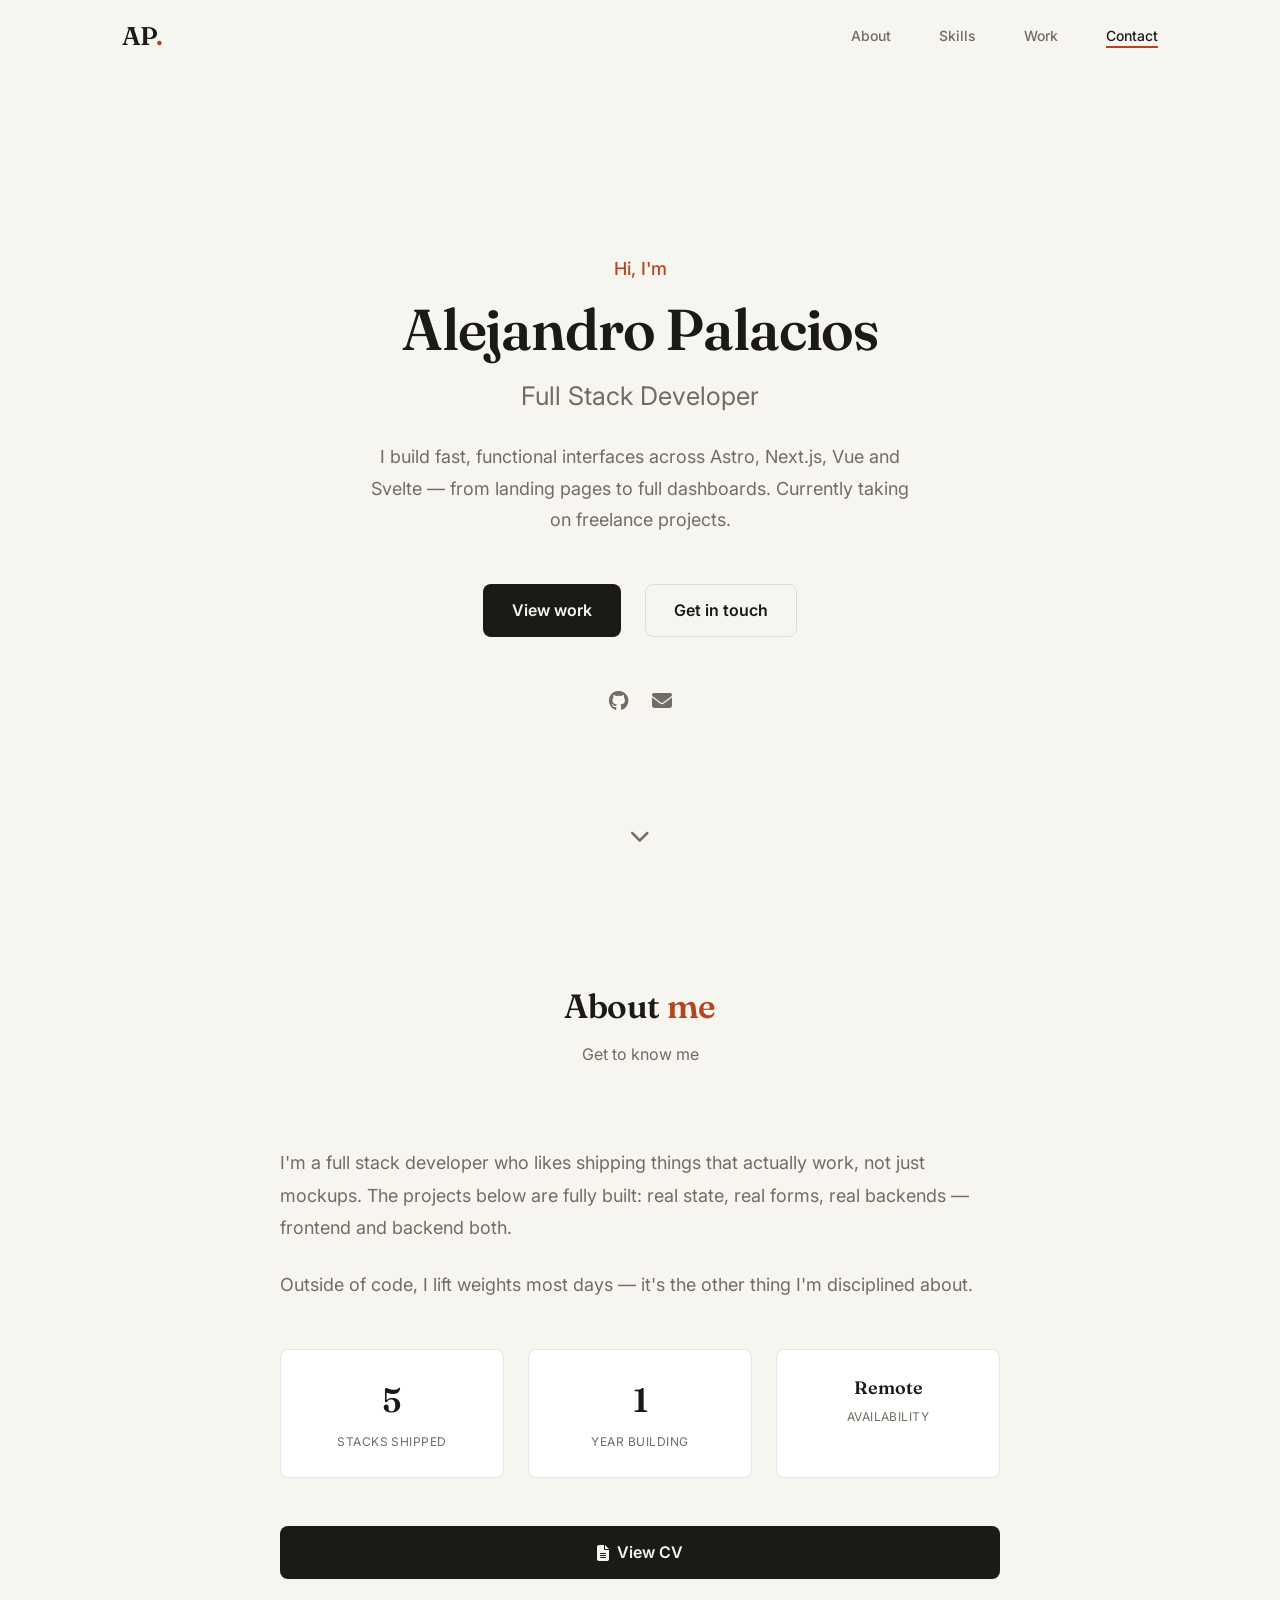
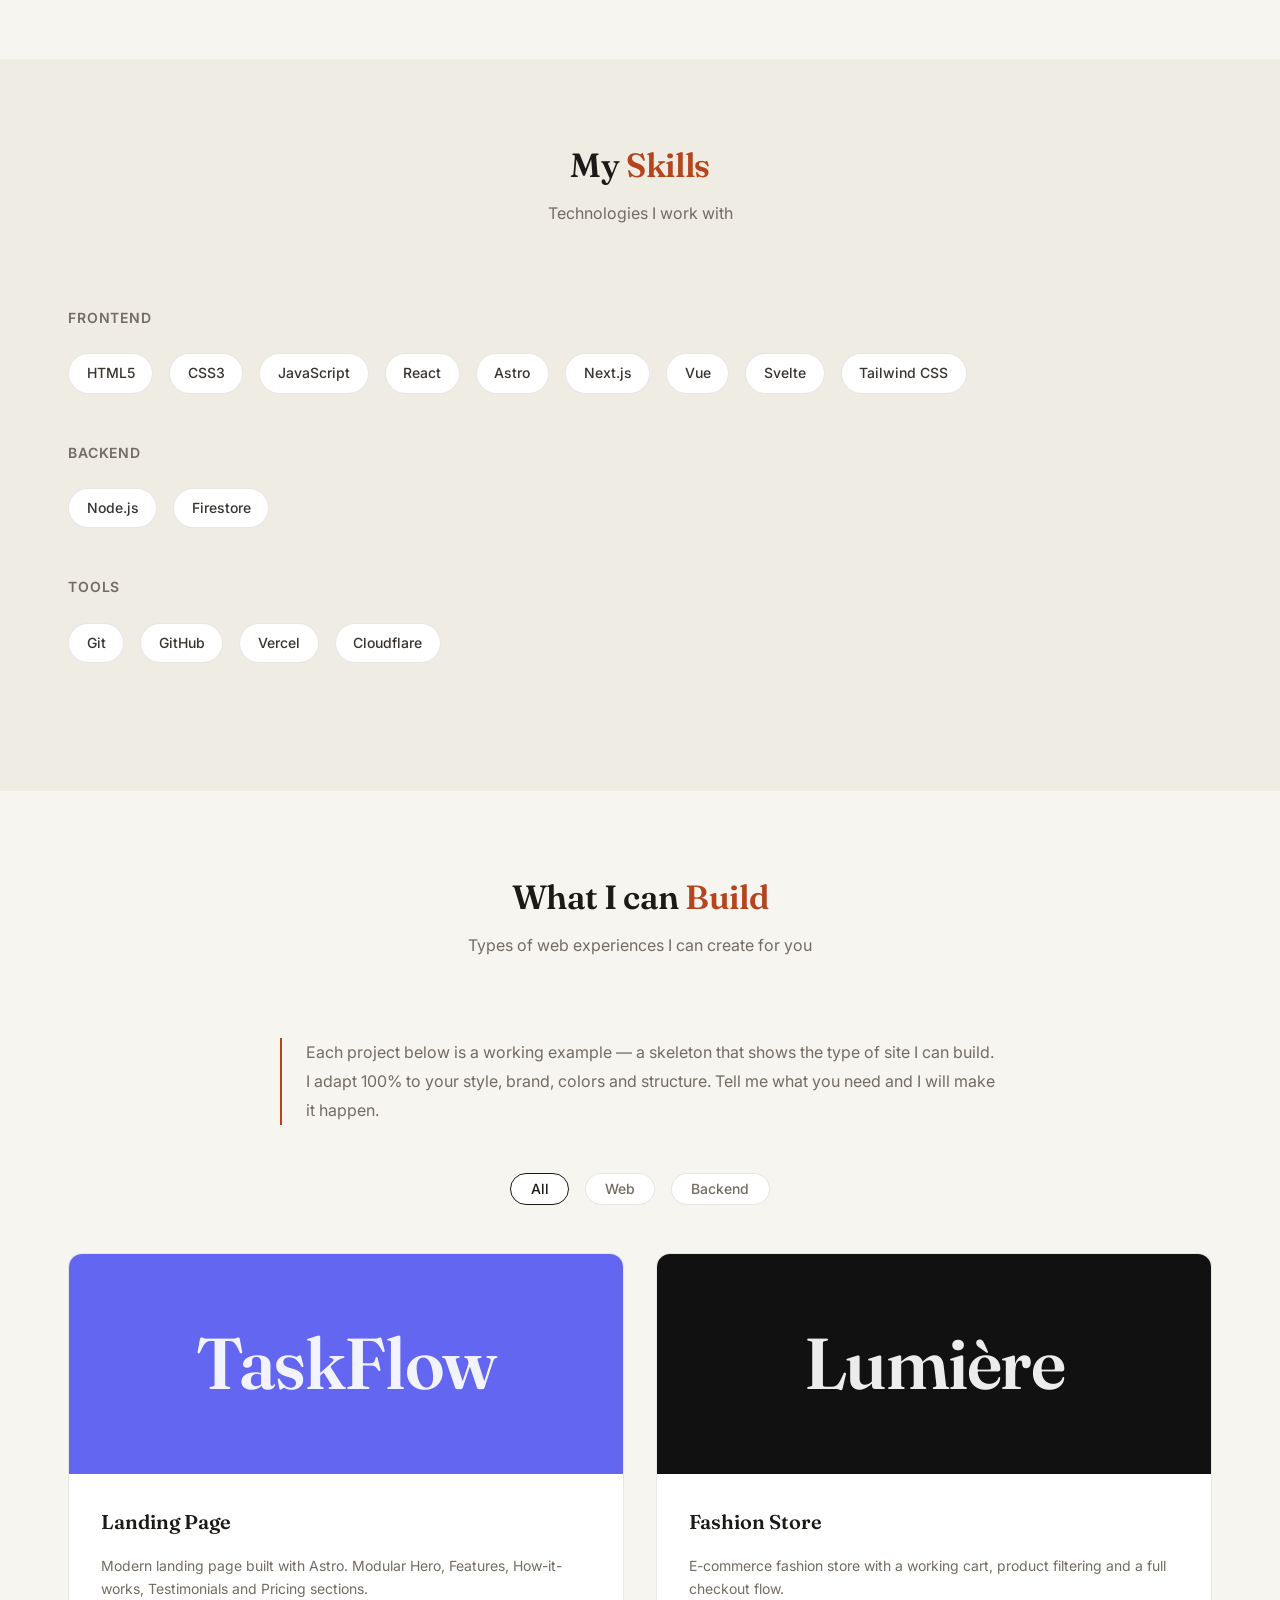
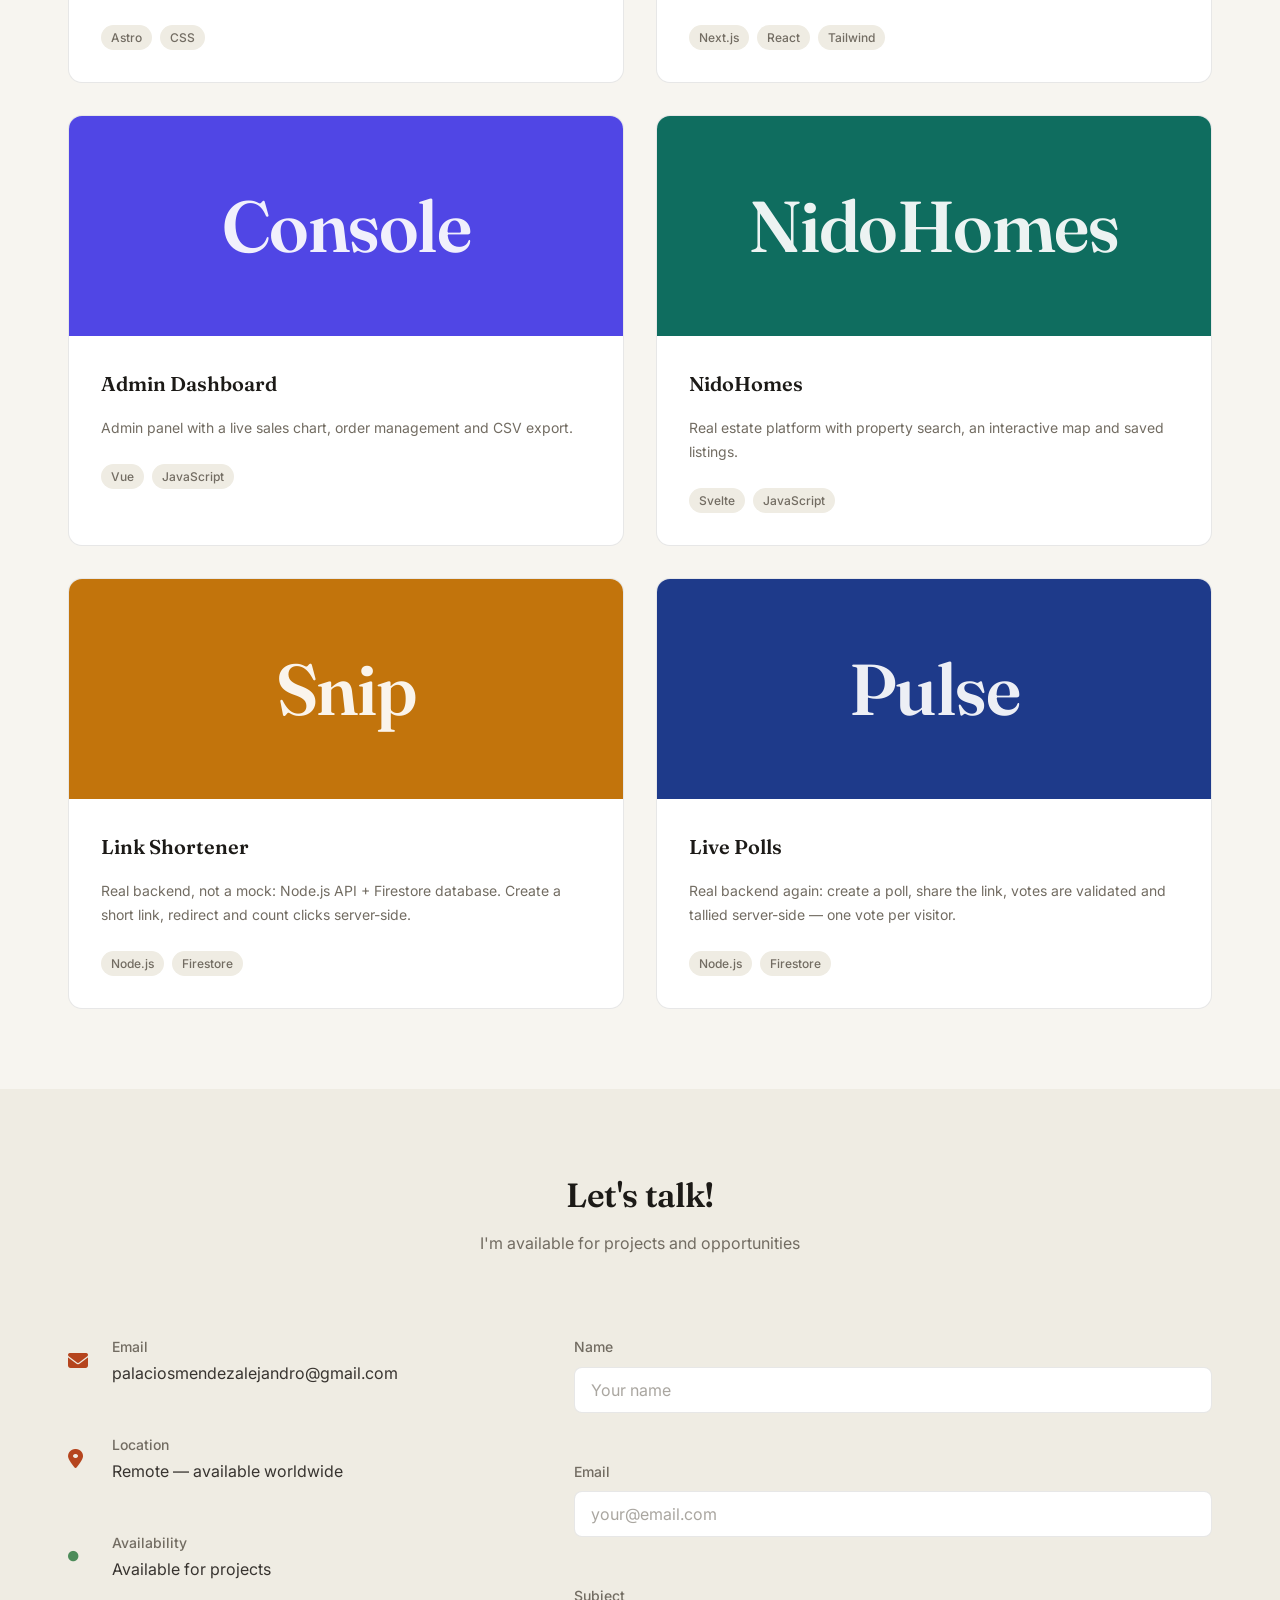
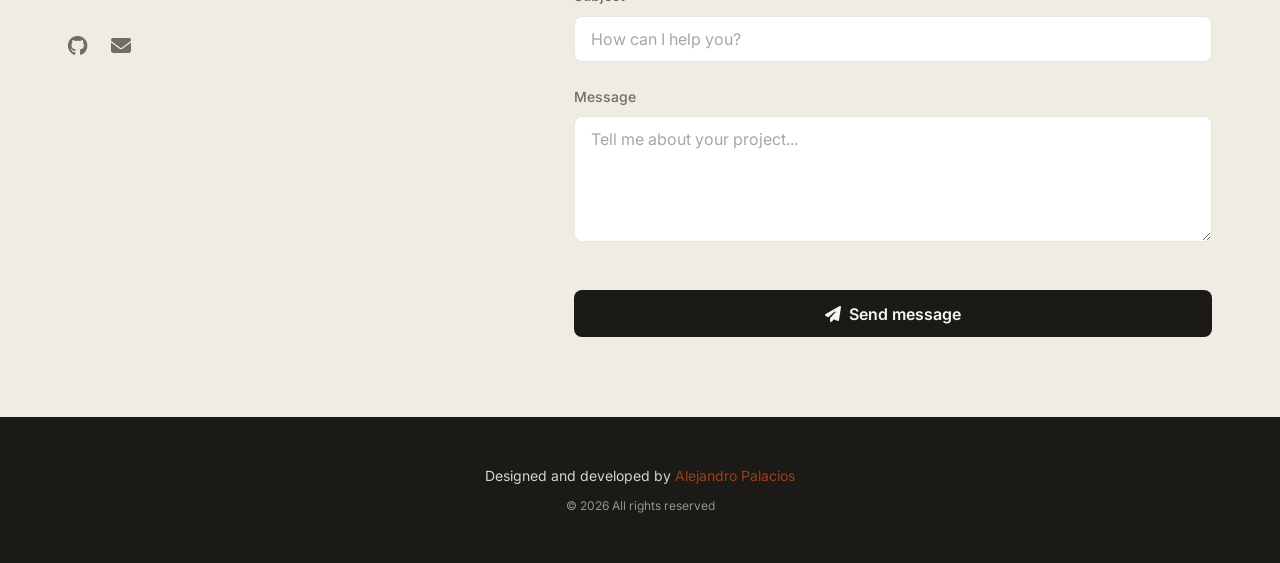
==== commit acfb400e: "feat: wire up Pulse and close out the 6-project portfolio - Gateway proxies /pulse to the live backe" ====
--- a/index.html
+++ b/index.html
@@ -3,7 +3,7 @@
 <head>
     <meta charset="UTF-8">
     <meta name="viewport" content="width=device-width, initial-scale=1.0">
-    <meta name="description" content="Alejandro Palacios — full stack developer. Astro, Next.js, Vue and Svelte, available for freelance projects.">
+    <meta name="description" content="Alejandro Palacios — full stack developer. Astro, Next.js, Vue, Svelte and Node.js, available for freelance projects.">
     <title>Alejandro Palacios | Full Stack Developer</title>
 
     <!-- Favicon: mismo wordmark "AP." de la barra de navegación -->
@@ -15,14 +15,14 @@
     <meta property="og:type" content="website">
     <meta property="og:url" content="https://portfolio-kappa-one-x5vqyklc05.vercel.app/">
     <meta property="og:title" content="Alejandro Palacios | Full Stack Developer">
-    <meta property="og:description" content="Full stack developer working across Astro, Next.js, Vue and Svelte. Available for freelance projects.">
+    <meta property="og:description" content="Full stack developer working across Astro, Next.js, Vue, Svelte and Node.js. Available for freelance projects.">
     <meta property="og:image" content="https://portfolio-kappa-one-x5vqyklc05.vercel.app/assets/images/og-image.png">
     <meta property="og:image:width" content="1200">
     <meta property="og:image:height" content="630">
 
     <meta name="twitter:card" content="summary_large_image">
     <meta name="twitter:title" content="Alejandro Palacios | Full Stack Developer">
-    <meta name="twitter:description" content="Full stack developer working across Astro, Next.js, Vue and Svelte. Available for freelance projects.">
+    <meta name="twitter:description" content="Full stack developer working across Astro, Next.js, Vue, Svelte and Node.js. Available for freelance projects.">
     <meta name="twitter:image" content="https://portfolio-kappa-one-x5vqyklc05.vercel.app/assets/images/og-image.png">
 
     <!-- Google Fonts: Fraunces (títulos, editorial) + Inter (texto) -->
@@ -119,8 +119,8 @@
                 <div class="about-text">
                     <p class="about-description">
                         I'm a full stack developer who likes shipping things that actually work,
-                        not just mockups. The four projects below are fully built: real state,
-                        real forms, real interactions — each in a different framework.
+                        not just mockups. The projects below are fully built: real state,
+                        real forms, real backends — frontend and backend both.
                     </p>
                     <p class="about-description">
                         Outside of code, I lift weights most days — it's the other thing I'm
@@ -129,7 +129,7 @@
 
                     <div class="about-stats">
                         <div class="stat-card">
-                            <span class="stat-number">4</span>
+                            <span class="stat-number">5</span>
                             <span class="stat-label">Stacks shipped</span>
                         </div>
                         <div class="stat-card">
@@ -330,6 +330,27 @@
                     </div>
                 </article>
 
+                <!-- PROYECTO 6 — Pulse (backend real) -->
+                <article class="project-card" data-category="backend">
+                    <div class="project-preview" style="--project-color:#1e3a8a;">
+                        <span class="project-preview-mark">Pulse</span>
+                        <div class="project-links">
+                            <a href="/pulse" class="project-link" target="_blank" rel="noopener" aria-label="View demo"><i class="fas fa-external-link-alt"></i></a>
+                            <a href="https://github.com/alejandrpalacios/Personals-projects/tree/main/06-polls-node" class="project-link" target="_blank" rel="noopener" aria-label="View code"><i class="fab fa-github"></i></a>
+                        </div>
+                    </div>
+                    <div class="project-info">
+                        <h3 class="project-title">Live Polls</h3>
+                        <p class="project-description">
+                            Real backend again: create a poll, share the link, votes are validated and tallied server-side — one vote per visitor.
+                        </p>
+                        <ul class="project-tags">
+                            <li class="tag">Node.js</li>
+                            <li class="tag">Firestore</li>
+                        </ul>
+                    </div>
+                </article>
+
             </div><!-- /projects-grid -->
         </div>
     </section>
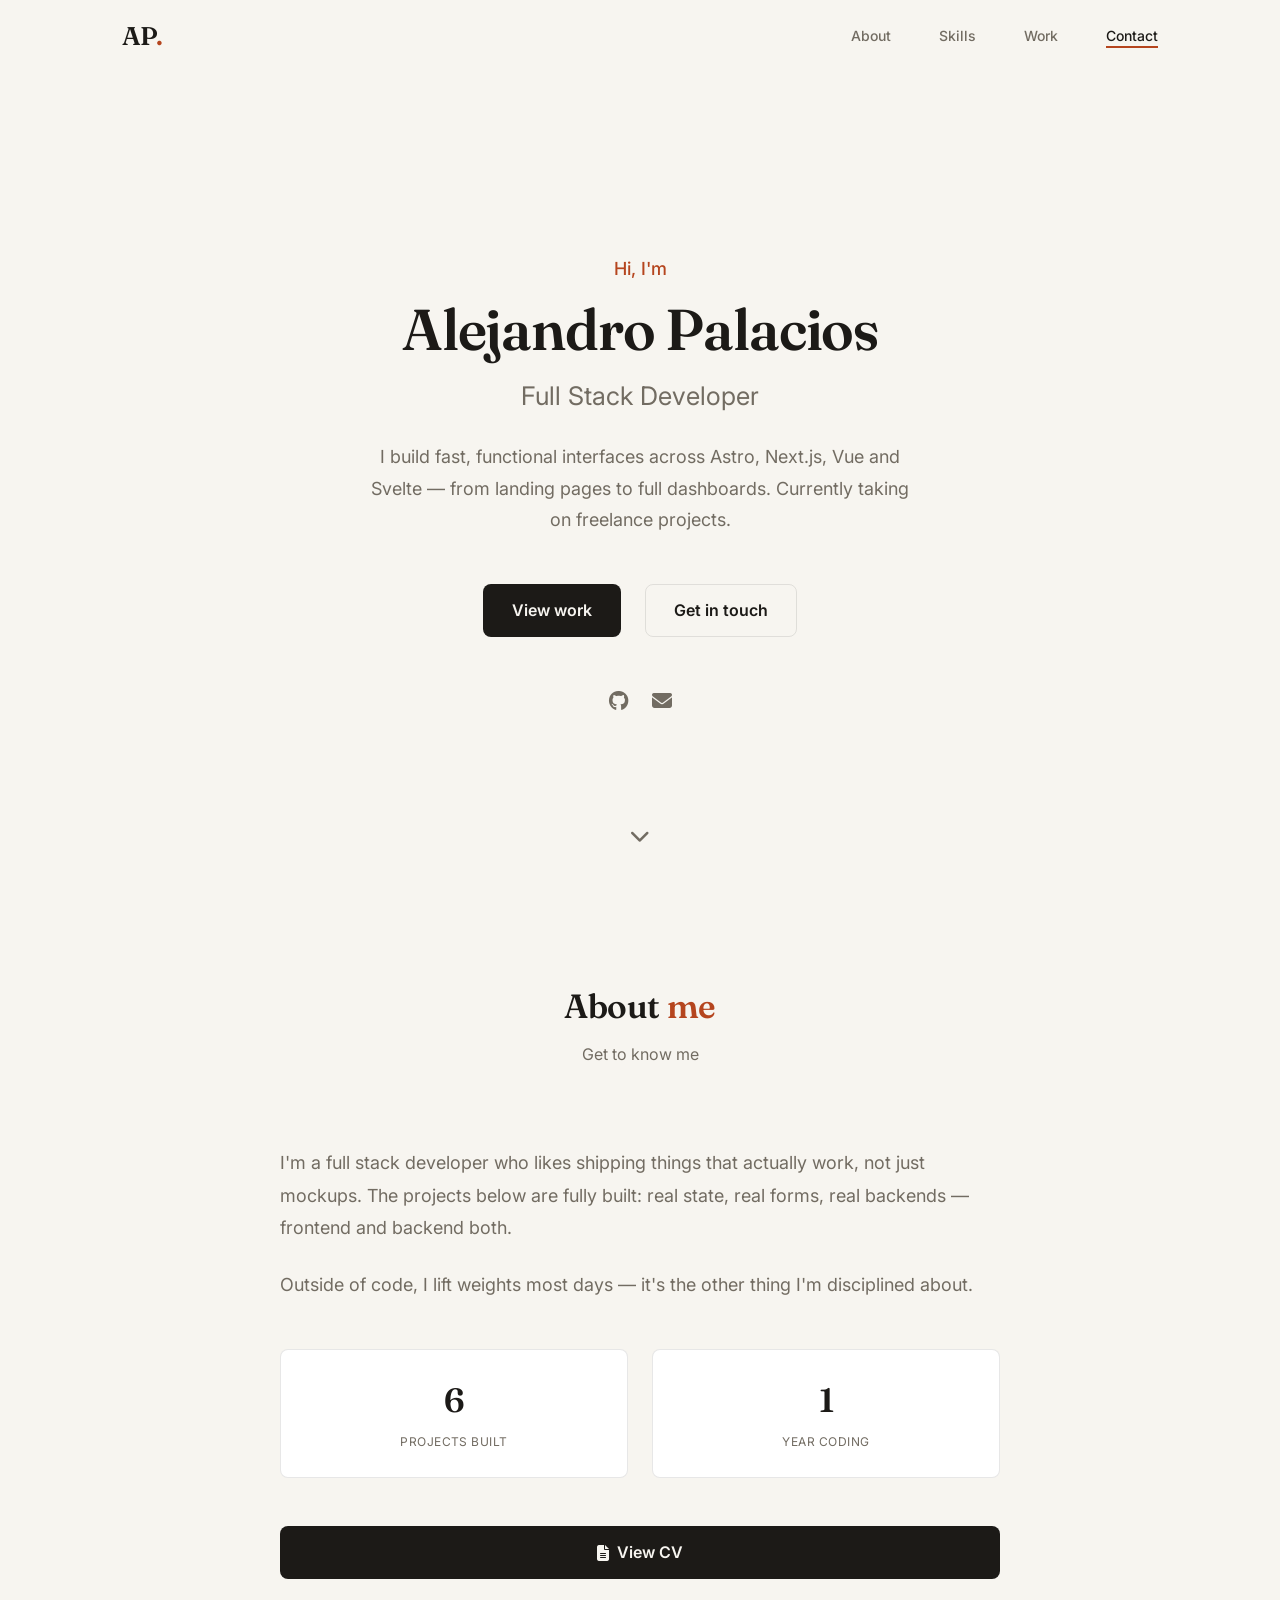
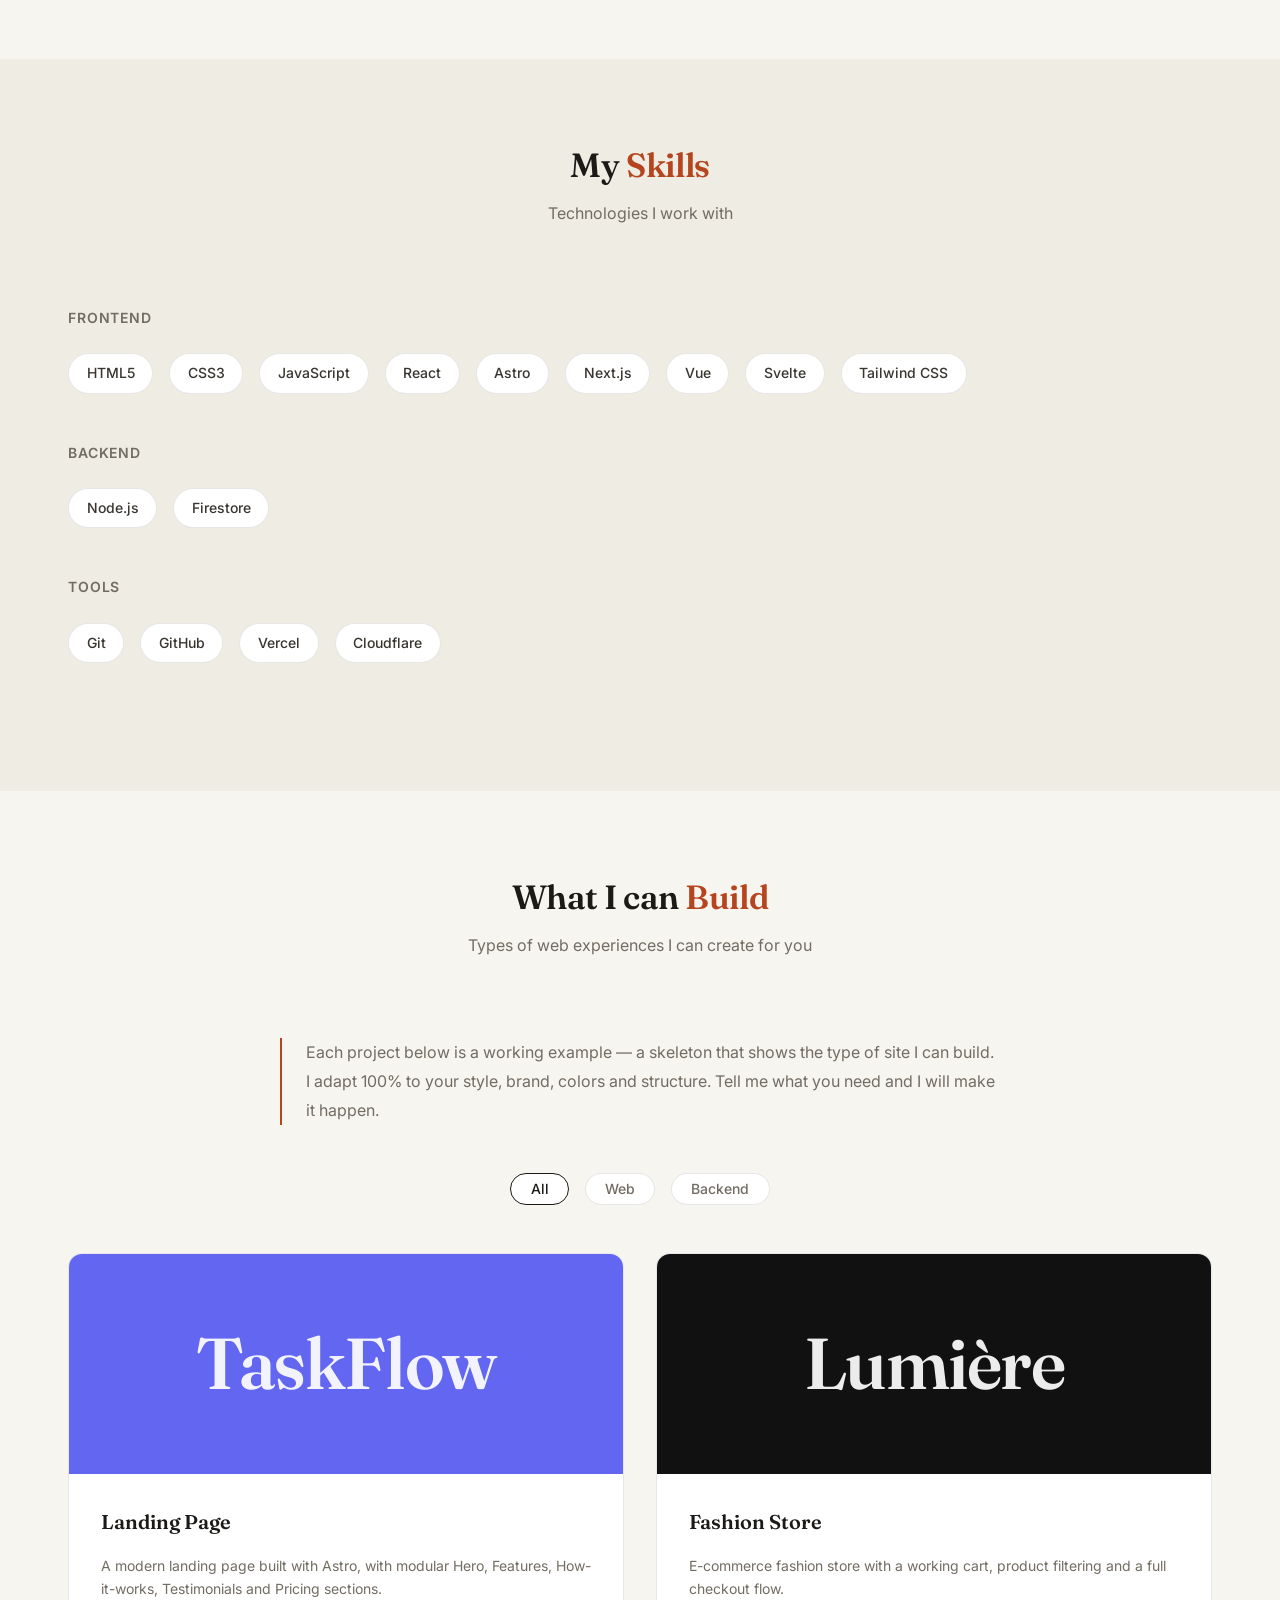
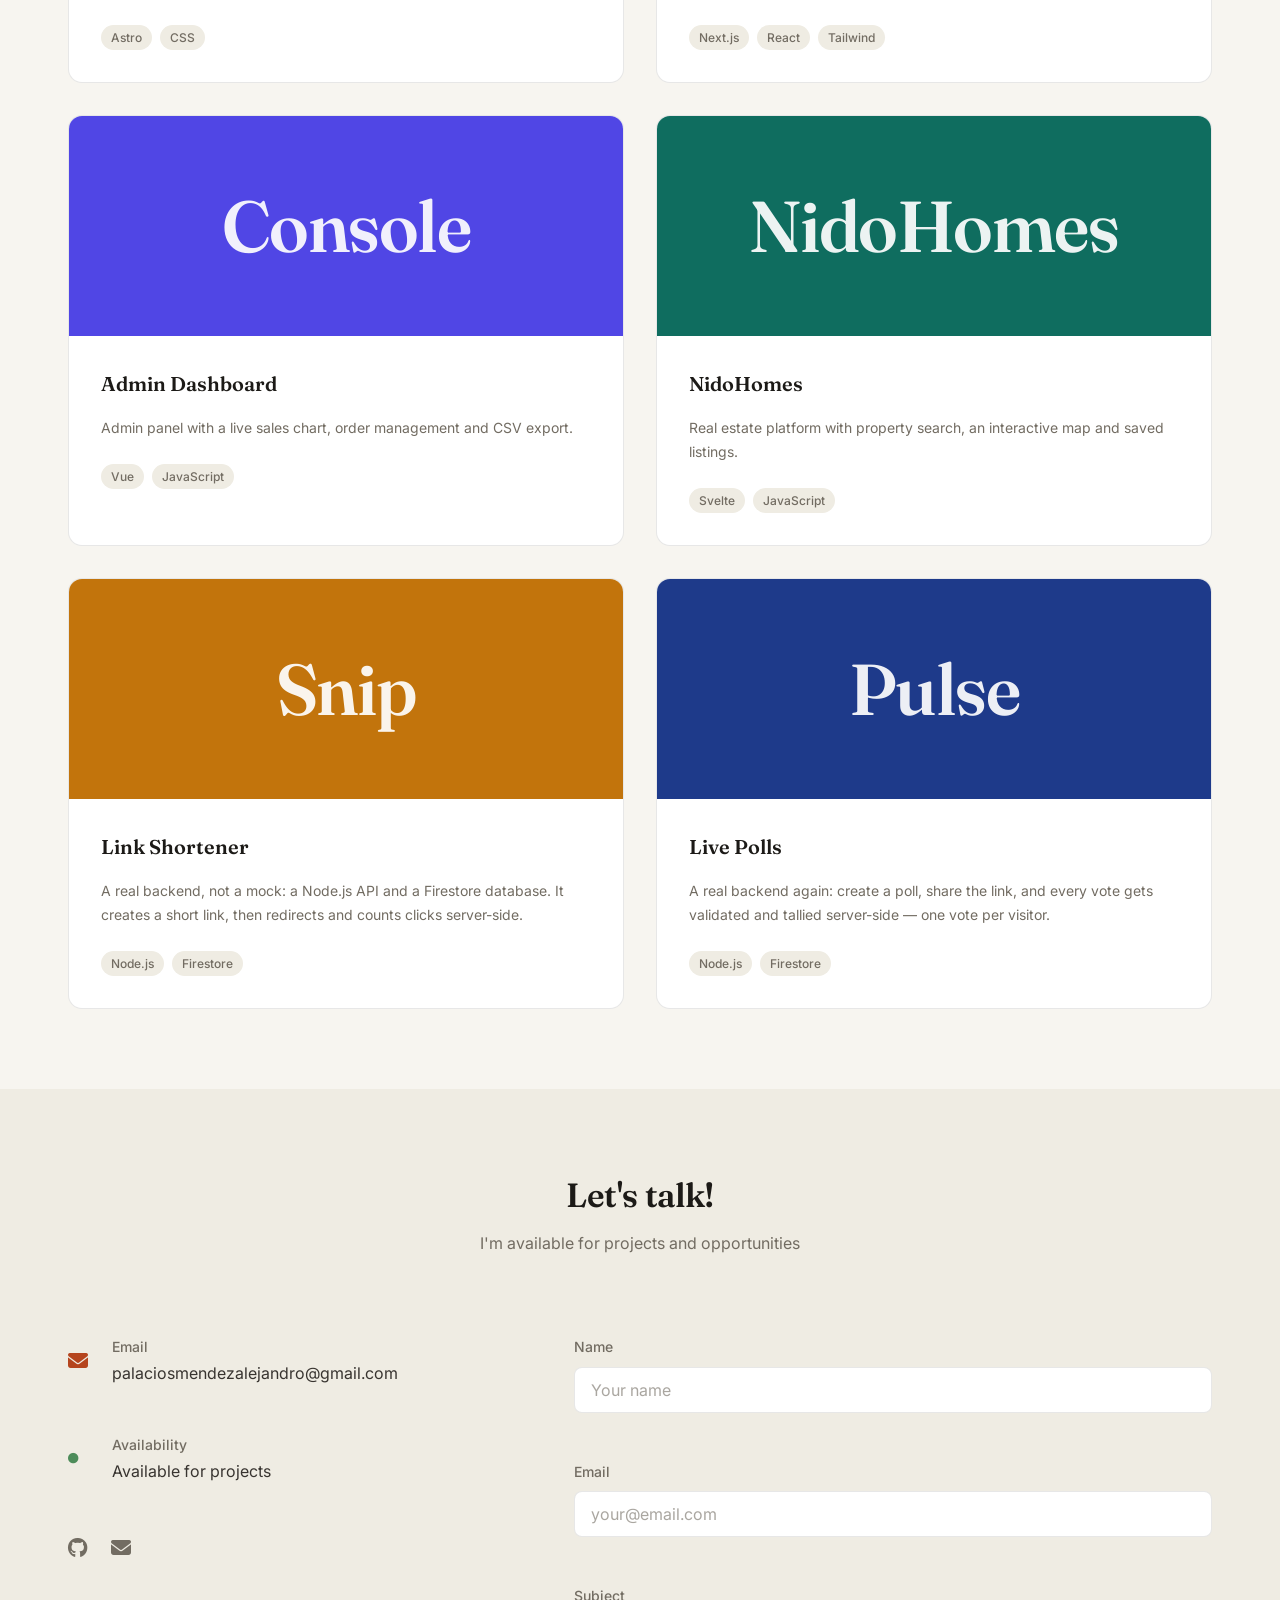
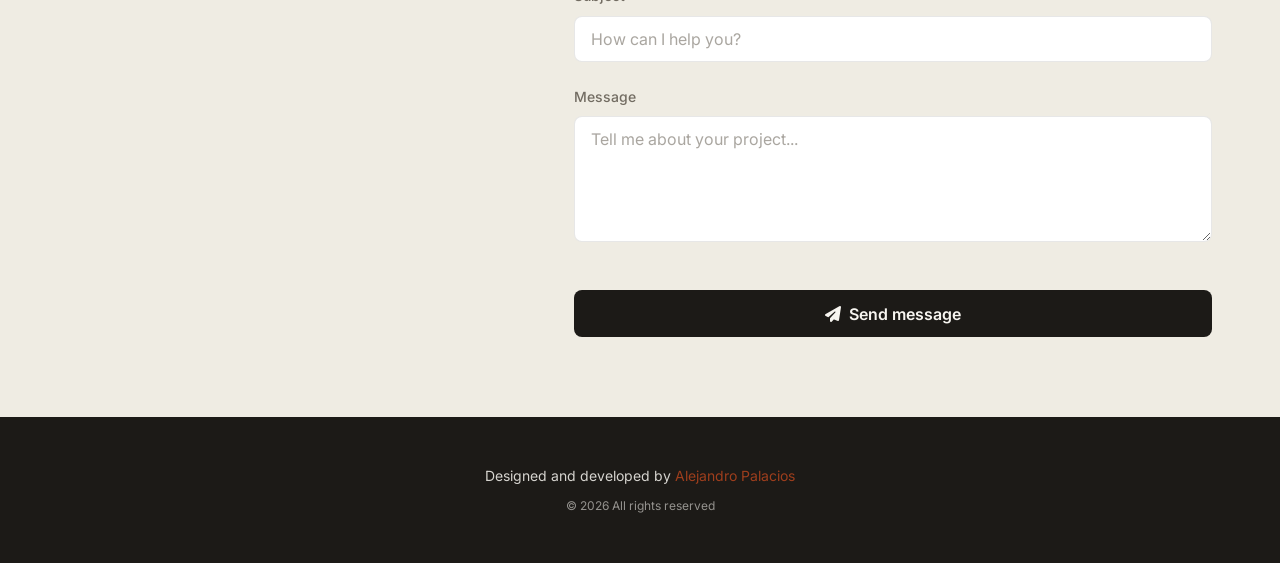
==== commit ac29be8b: "fix: natural English copy in about-stats and project cards; drop Location/Remote from contact" ====
--- a/index.html
+++ b/index.html
@@ -9,21 +9,19 @@
     <!-- Favicon: mismo wordmark "AP." de la barra de navegación -->
     <link rel="icon" type="image/svg+xml" href="favicon.svg">
 
-    <!-- Open Graph / Twitter — tarjeta de vista previa al compartir el link.
-         NOTA: cuando el dominio propio esté conectado, actualizar las 3 URLs
-         absolutas de aquí abajo (og:url, og:image, twitter:image). -->
+    <!-- Open Graph / Twitter — tarjeta de vista previa al compartir el link. -->
     <meta property="og:type" content="website">
-    <meta property="og:url" content="https://portfolio-kappa-one-x5vqyklc05.vercel.app/">
+    <meta property="og:url" content="https://palaciosalejandro.com/">
     <meta property="og:title" content="Alejandro Palacios | Full Stack Developer">
     <meta property="og:description" content="Full stack developer working across Astro, Next.js, Vue, Svelte and Node.js. Available for freelance projects.">
-    <meta property="og:image" content="https://portfolio-kappa-one-x5vqyklc05.vercel.app/assets/images/og-image.png">
+    <meta property="og:image" content="https://palaciosalejandro.com/assets/images/og-image.png">
     <meta property="og:image:width" content="1200">
     <meta property="og:image:height" content="630">
 
     <meta name="twitter:card" content="summary_large_image">
     <meta name="twitter:title" content="Alejandro Palacios | Full Stack Developer">
     <meta name="twitter:description" content="Full stack developer working across Astro, Next.js, Vue, Svelte and Node.js. Available for freelance projects.">
-    <meta name="twitter:image" content="https://portfolio-kappa-one-x5vqyklc05.vercel.app/assets/images/og-image.png">
+    <meta name="twitter:image" content="https://palaciosalejandro.com/assets/images/og-image.png">
 
     <!-- Google Fonts: Fraunces (títulos, editorial) + Inter (texto) -->
     <link rel="preconnect" href="https://fonts.googleapis.com">
@@ -129,16 +127,12 @@
 
                     <div class="about-stats">
                         <div class="stat-card">
-                            <span class="stat-number">5</span>
-                            <span class="stat-label">Stacks shipped</span>
+                            <span class="stat-number">6</span>
+                            <span class="stat-label">Projects built</span>
                         </div>
                         <div class="stat-card">
                             <span class="stat-number">1</span>
-                            <span class="stat-label">Year building</span>
-                        </div>
-                        <div class="stat-card">
-                            <span class="stat-number stat-text">Remote</span>
-                            <span class="stat-label">Availability</span>
+                            <span class="stat-label">Year coding</span>
                         </div>
                     </div>
 
@@ -236,7 +230,7 @@
                     <div class="project-info">
                         <h3 class="project-title">Landing Page</h3>
                         <p class="project-description">
-                            Modern landing page built with Astro. Modular Hero, Features, How-it-works, Testimonials and Pricing sections.
+                            A modern landing page built with Astro, with modular Hero, Features, How-it-works, Testimonials and Pricing sections.
                         </p>
                         <ul class="project-tags">
                             <li class="tag">Astro</li>
@@ -321,7 +315,7 @@
                     <div class="project-info">
                         <h3 class="project-title">Link Shortener</h3>
                         <p class="project-description">
-                            Real backend, not a mock: Node.js API + Firestore database. Create a short link, redirect and count clicks server-side.
+                            A real backend, not a mock: a Node.js API and a Firestore database. It creates a short link, then redirects and counts clicks server-side.
                         </p>
                         <ul class="project-tags">
                             <li class="tag">Node.js</li>
@@ -342,7 +336,7 @@
                     <div class="project-info">
                         <h3 class="project-title">Live Polls</h3>
                         <p class="project-description">
-                            Real backend again: create a poll, share the link, votes are validated and tallied server-side — one vote per visitor.
+                            A real backend again: create a poll, share the link, and every vote gets validated and tallied server-side — one vote per visitor.
                         </p>
                         <ul class="project-tags">
                             <li class="tag">Node.js</li>
@@ -374,14 +368,6 @@
                         <div>
                             <h4>Email</h4>
                             <a href="mailto:palaciosmendezalejandro@gmail.com">palaciosmendezalejandro@gmail.com</a>
-                        </div>
-                    </div>
-
-                    <div class="contact-item">
-                        <i class="fas fa-map-marker-alt contact-icon"></i>
-                        <div>
-                            <h4>Location</h4>
-                            <p>Remote — available worldwide</p>
                         </div>
                     </div>
 
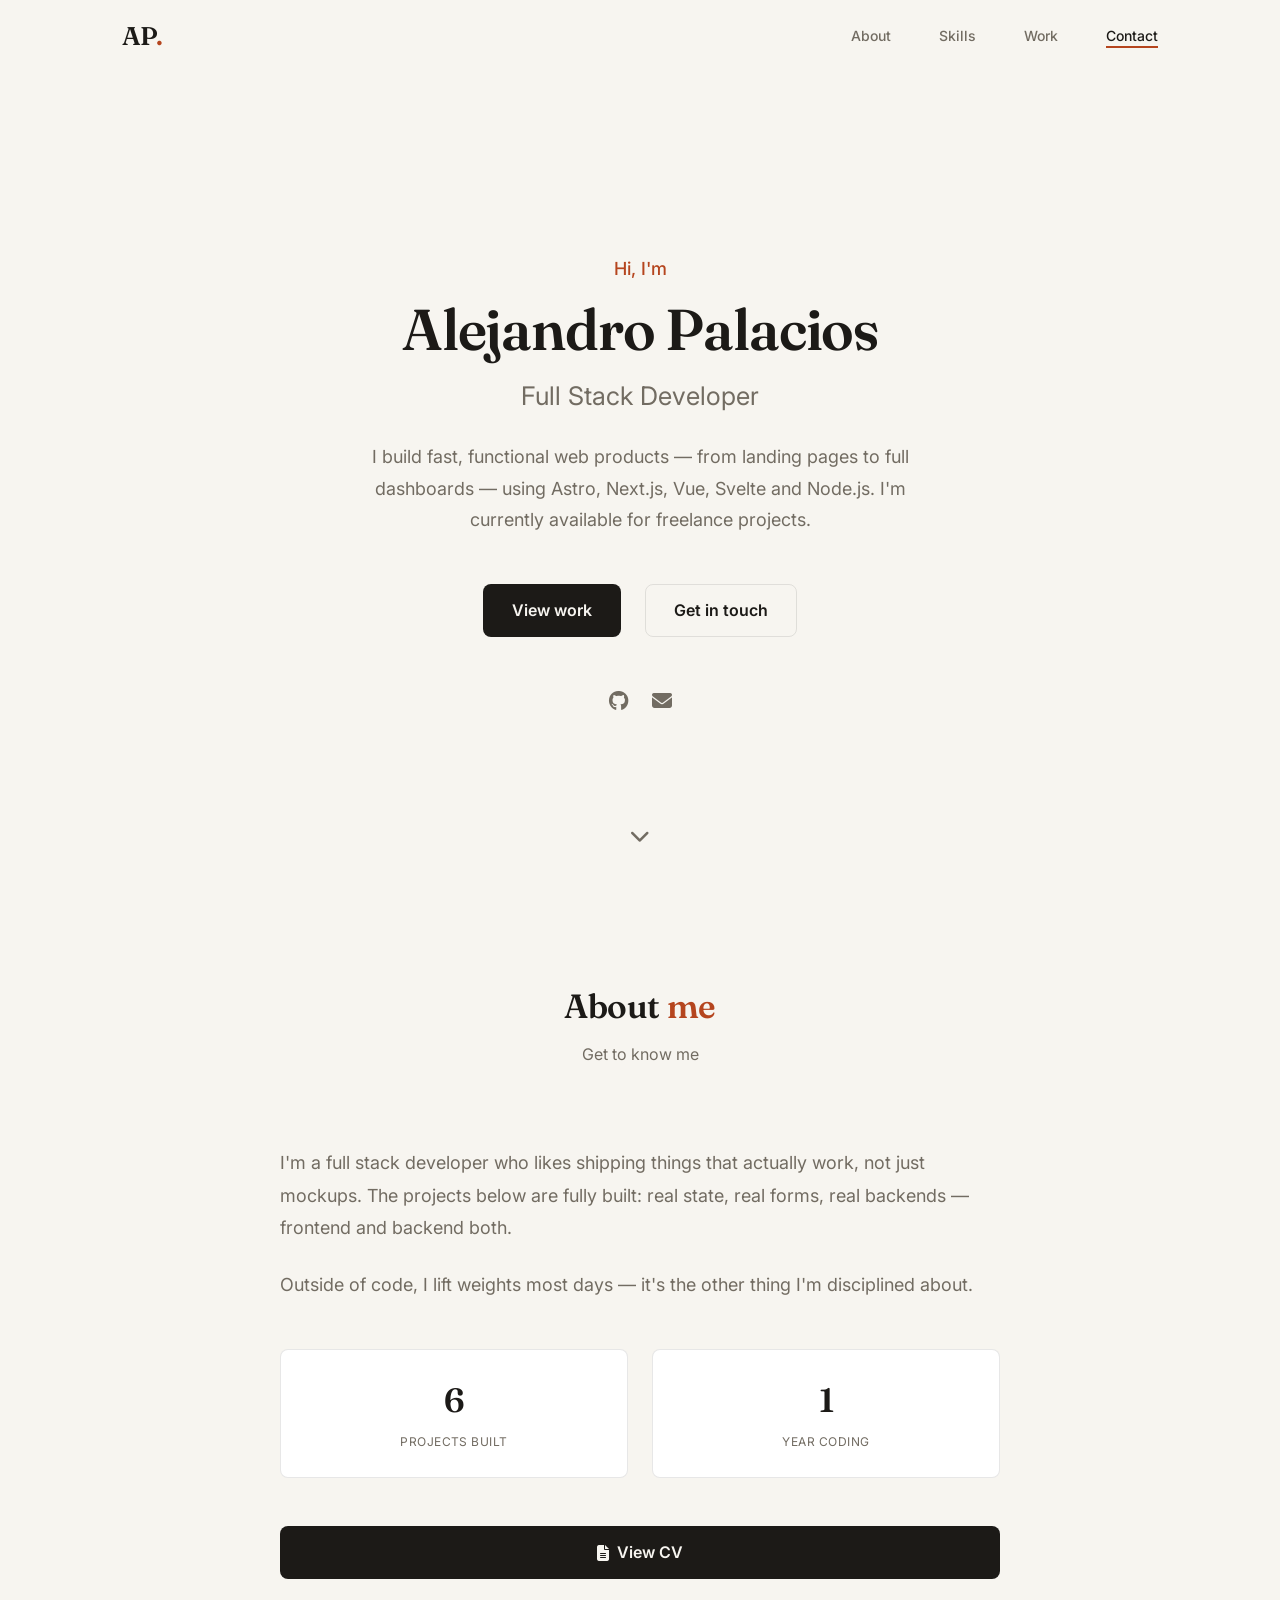
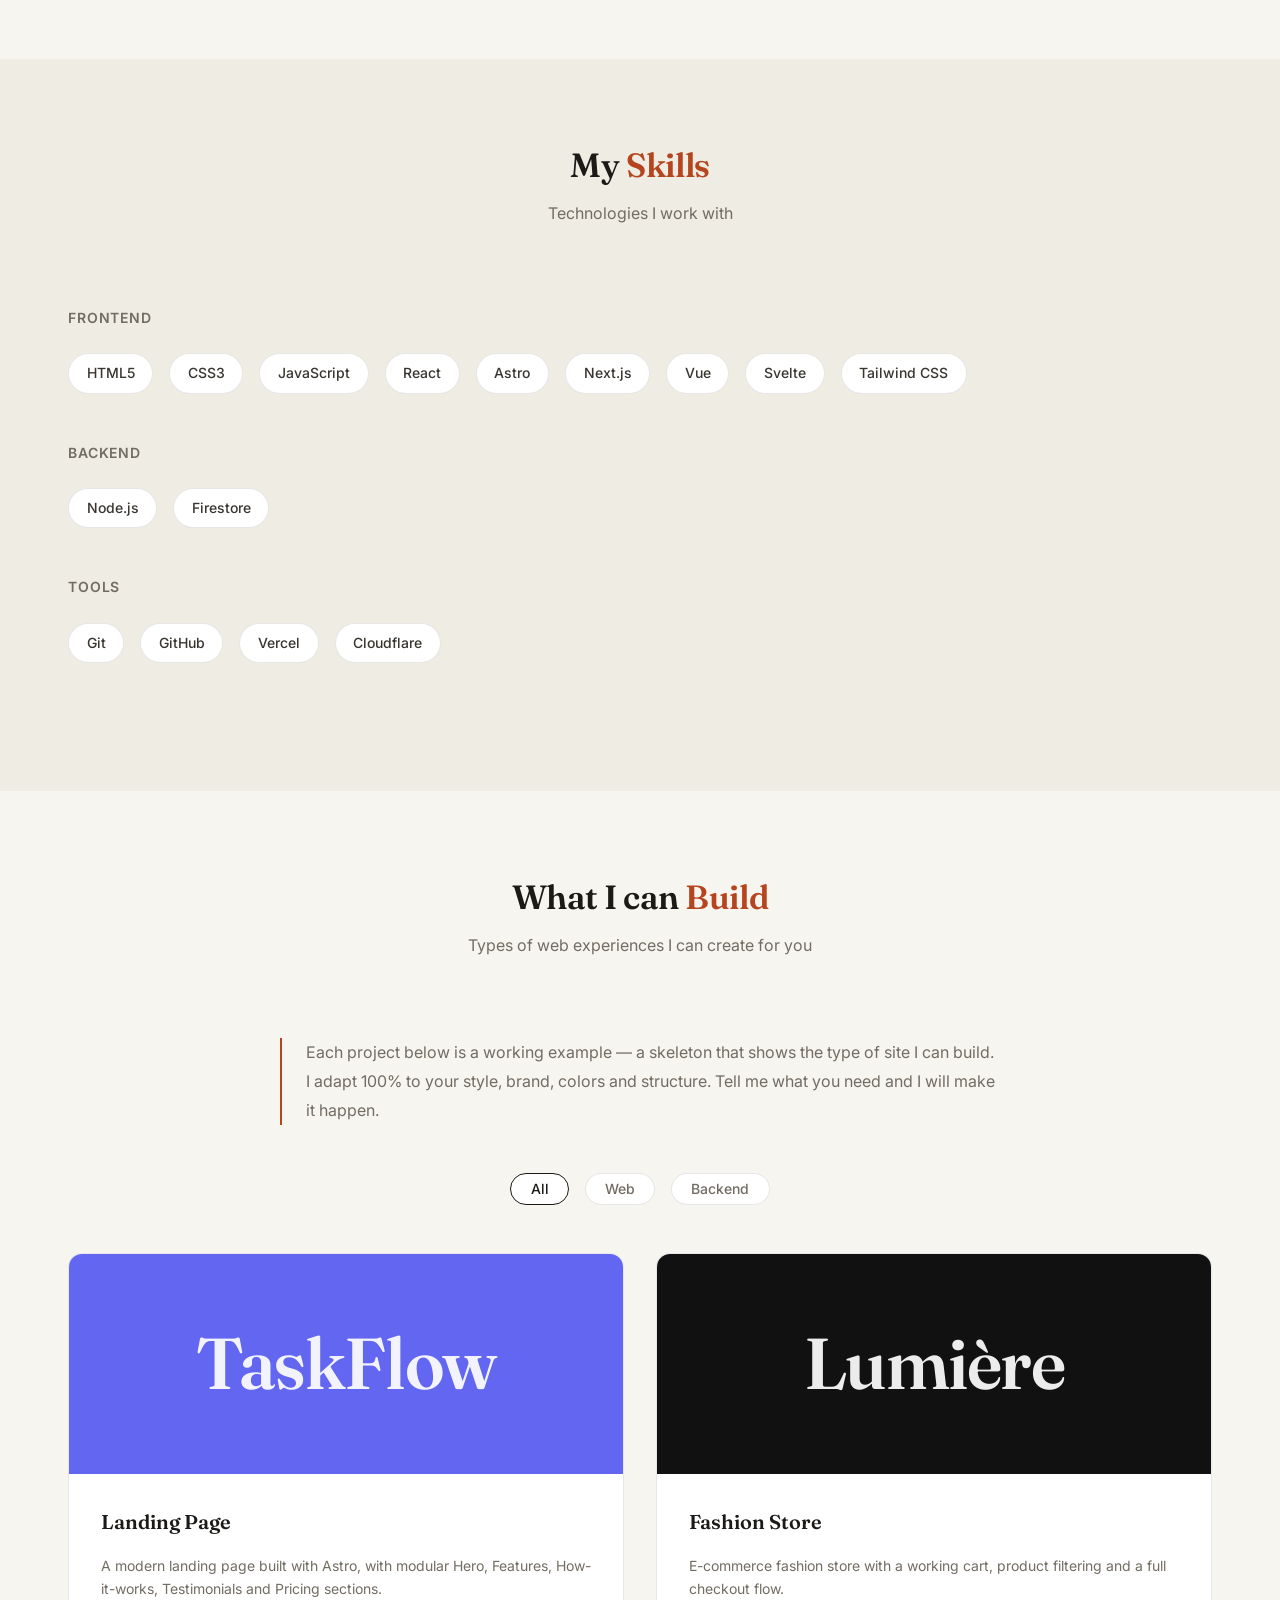
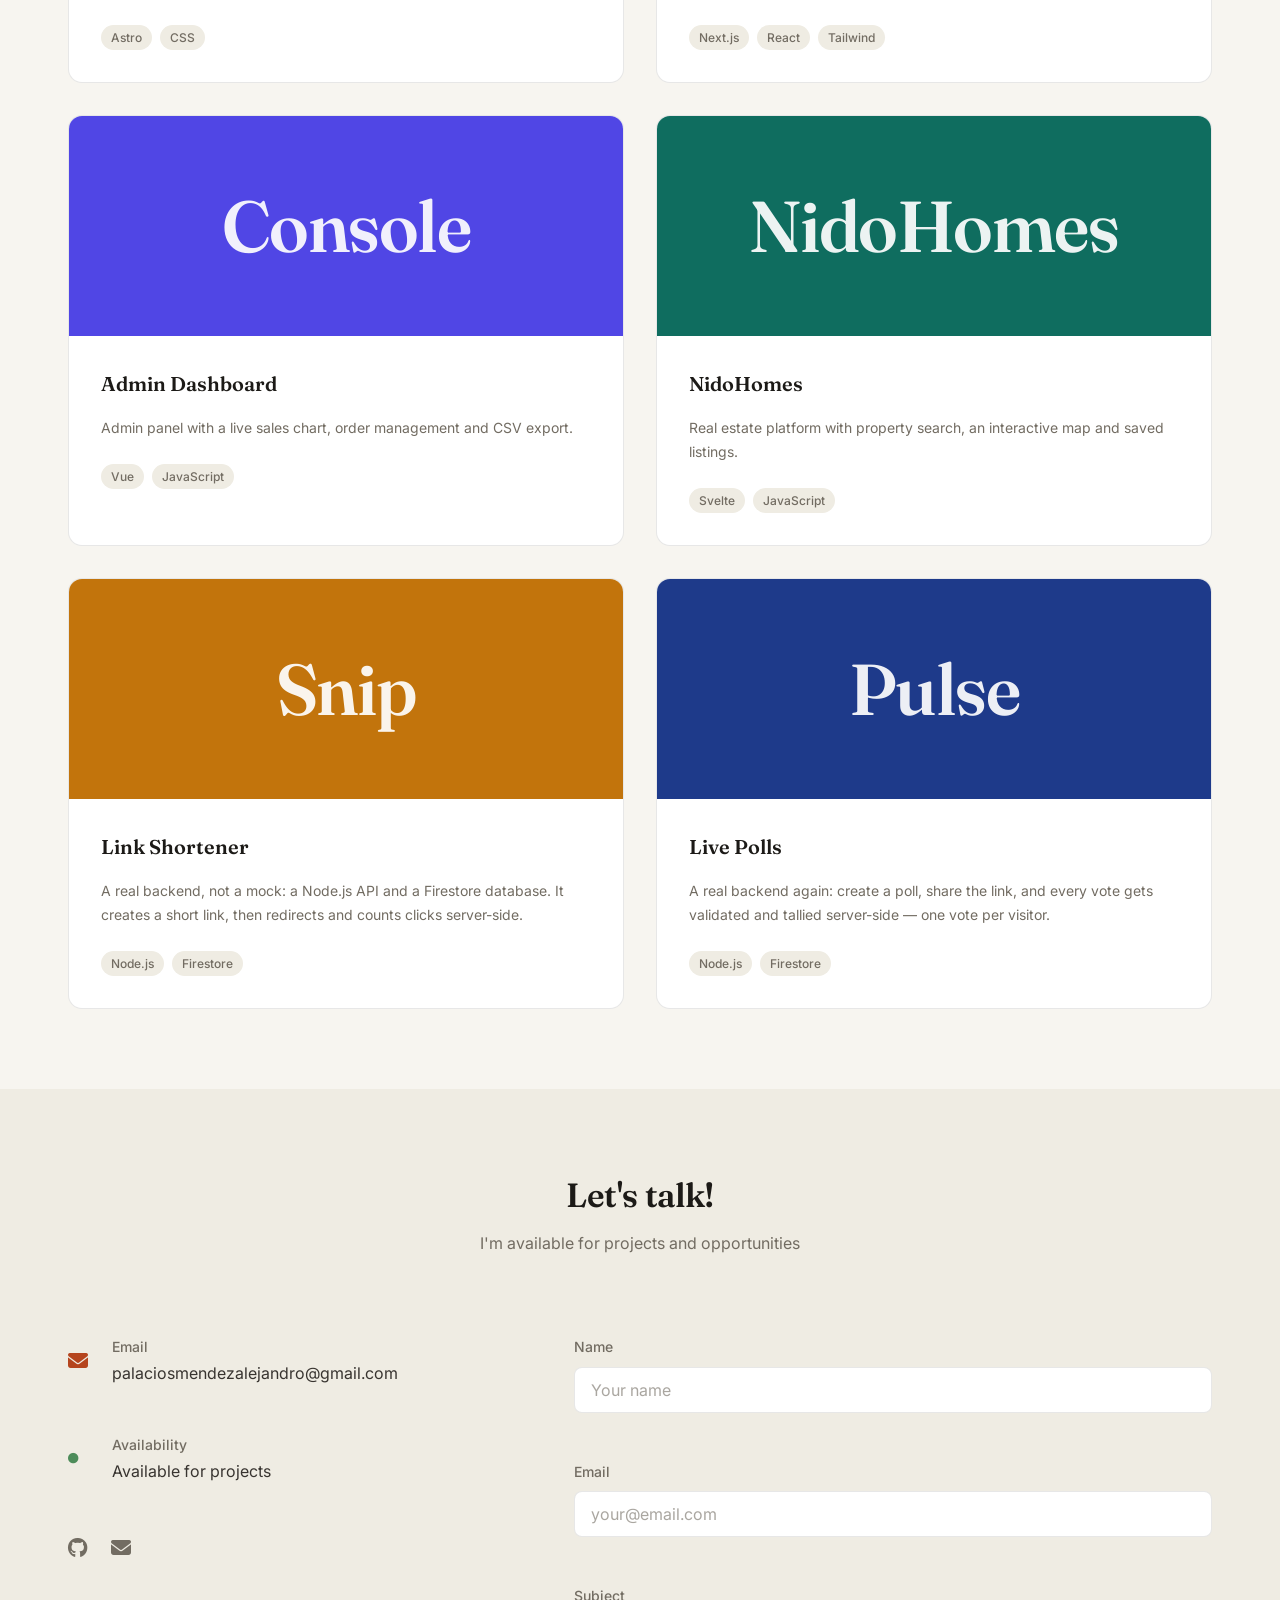
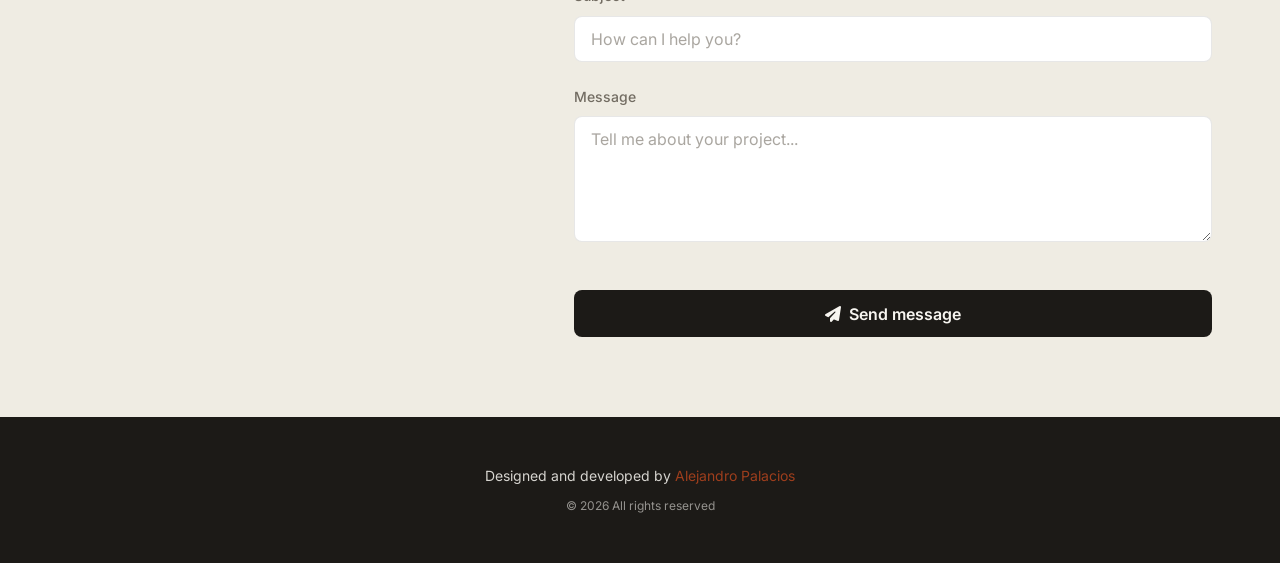
==== commit 81631cc3: "fix: rewrite hero description into natural, complete English" ====
--- a/index.html
+++ b/index.html
@@ -79,8 +79,8 @@
             </h2>
 
             <p class="hero-description">
-                I build fast, functional interfaces across Astro, Next.js, Vue and Svelte —
-                from landing pages to full dashboards. Currently taking on freelance projects.
+                I build fast, functional web products — from landing pages to full dashboards —
+                using Astro, Next.js, Vue, Svelte and Node.js. I'm currently available for freelance projects.
             </p>
 
             <div class="hero-cta">
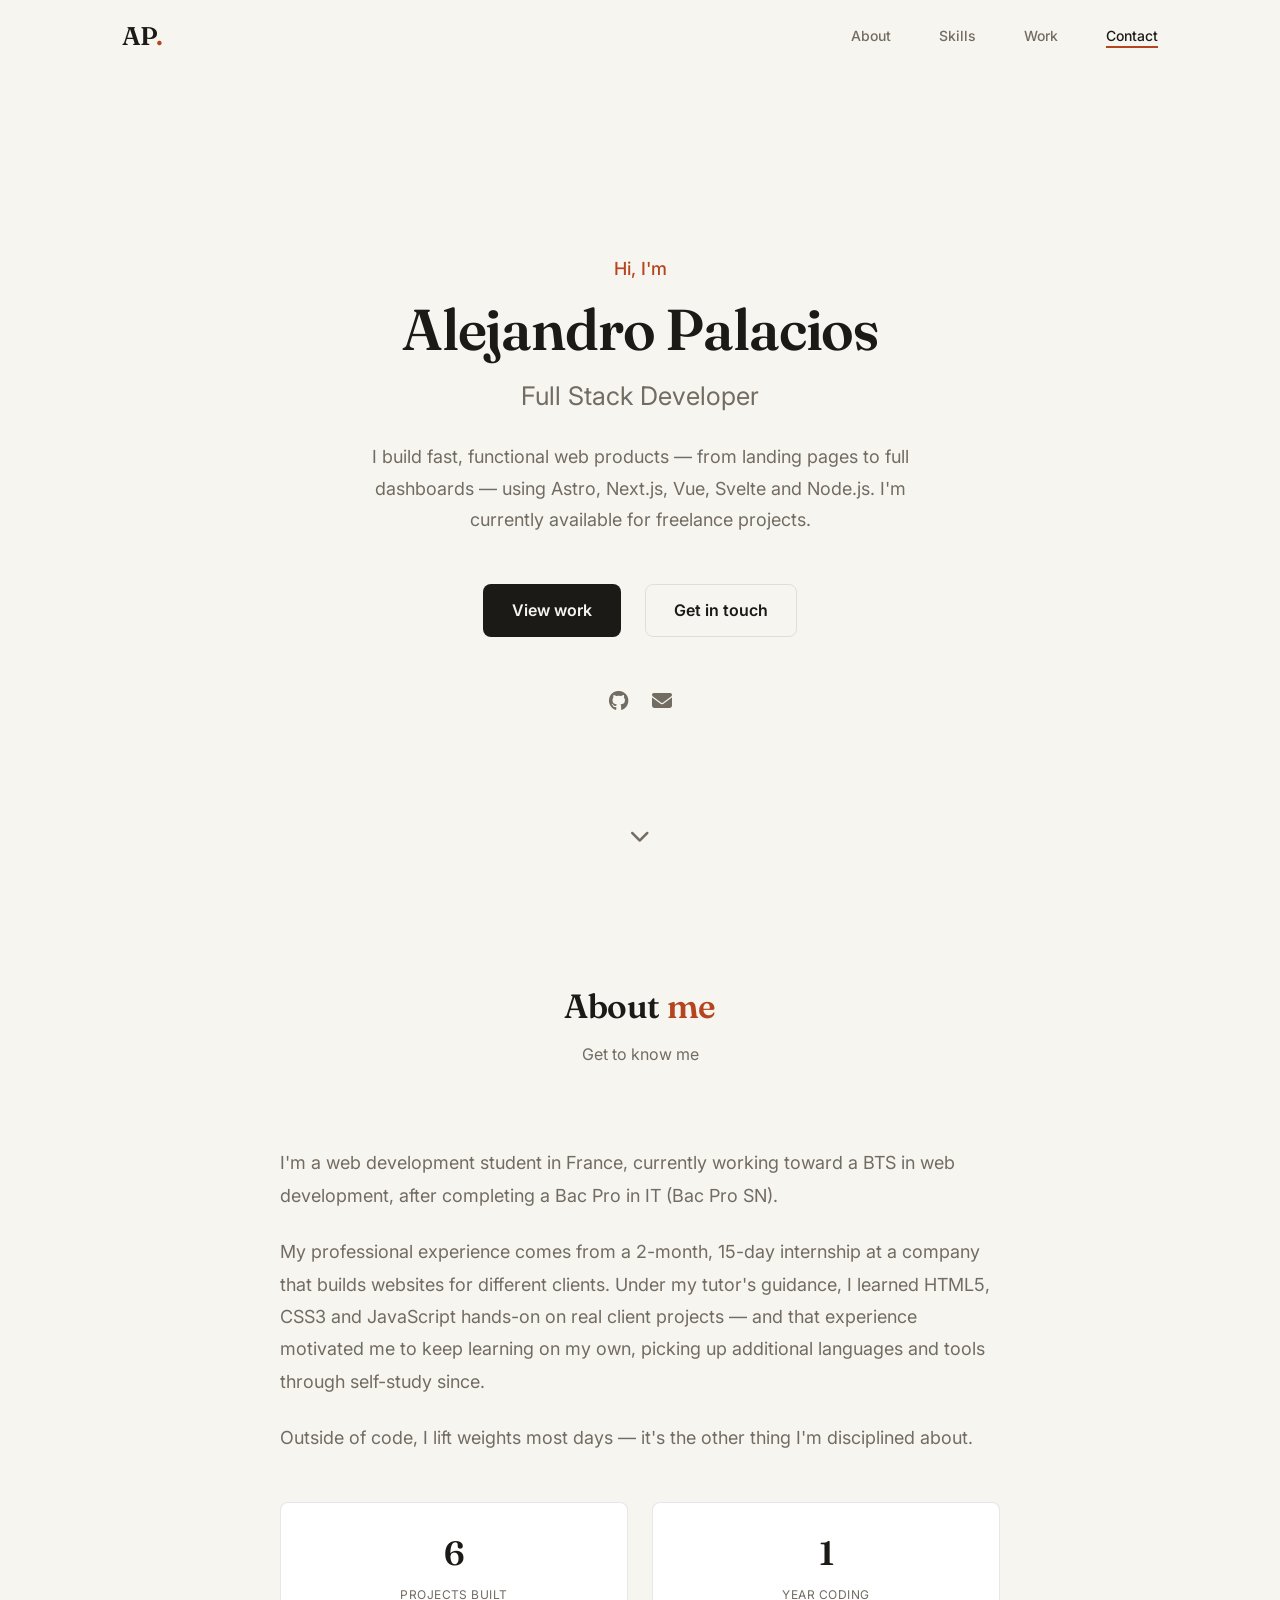
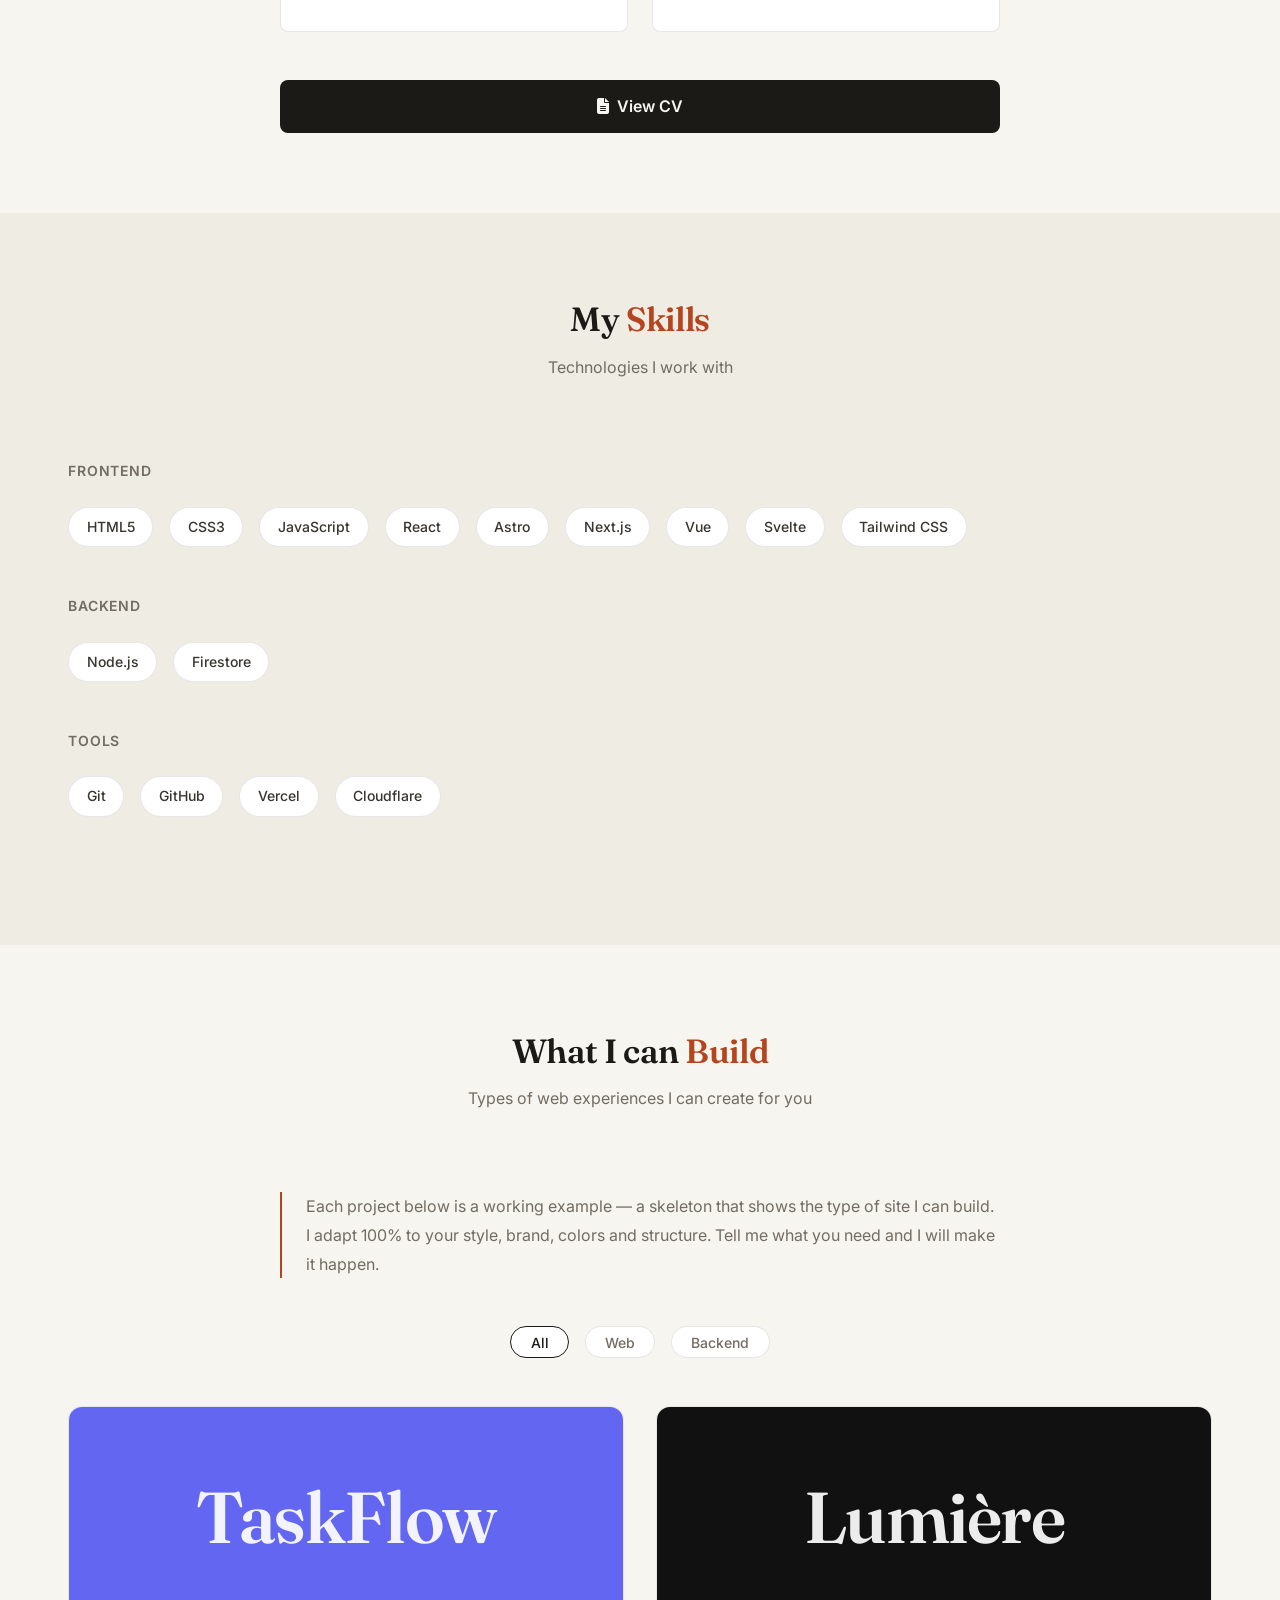
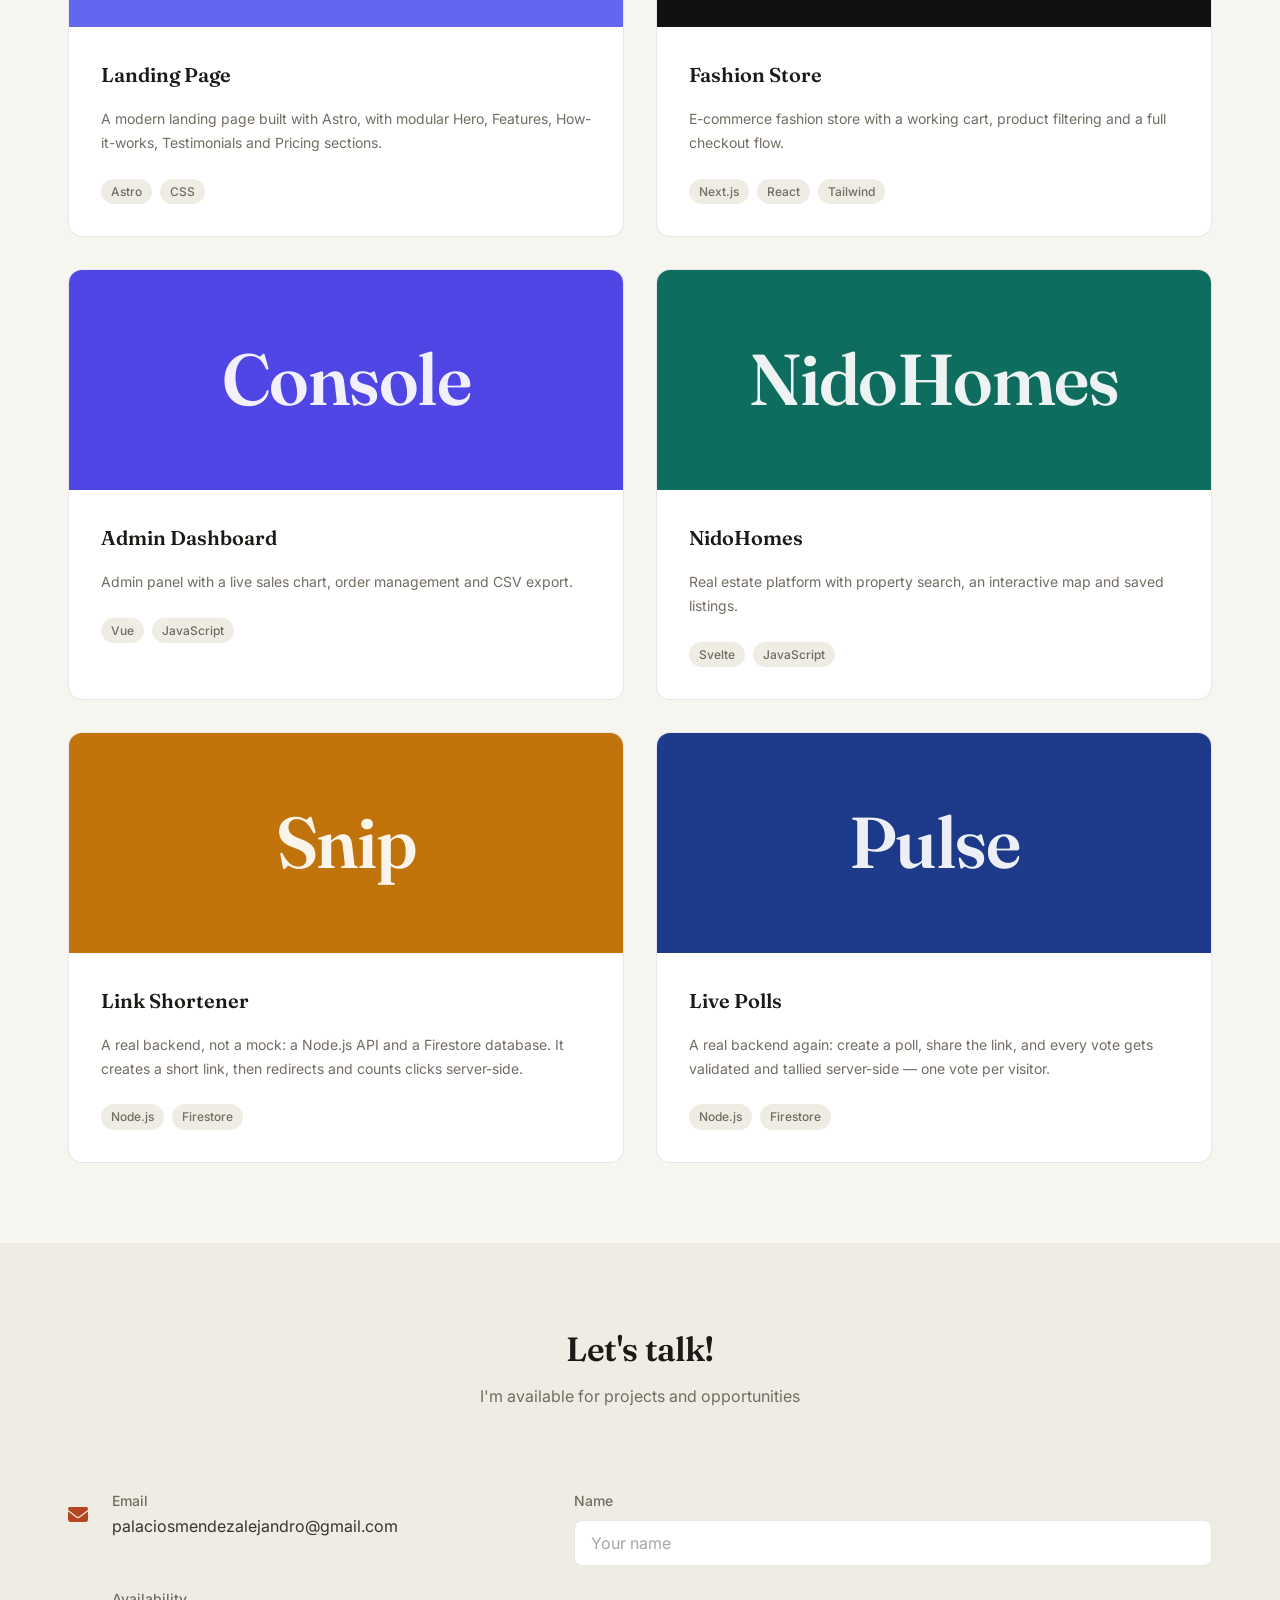
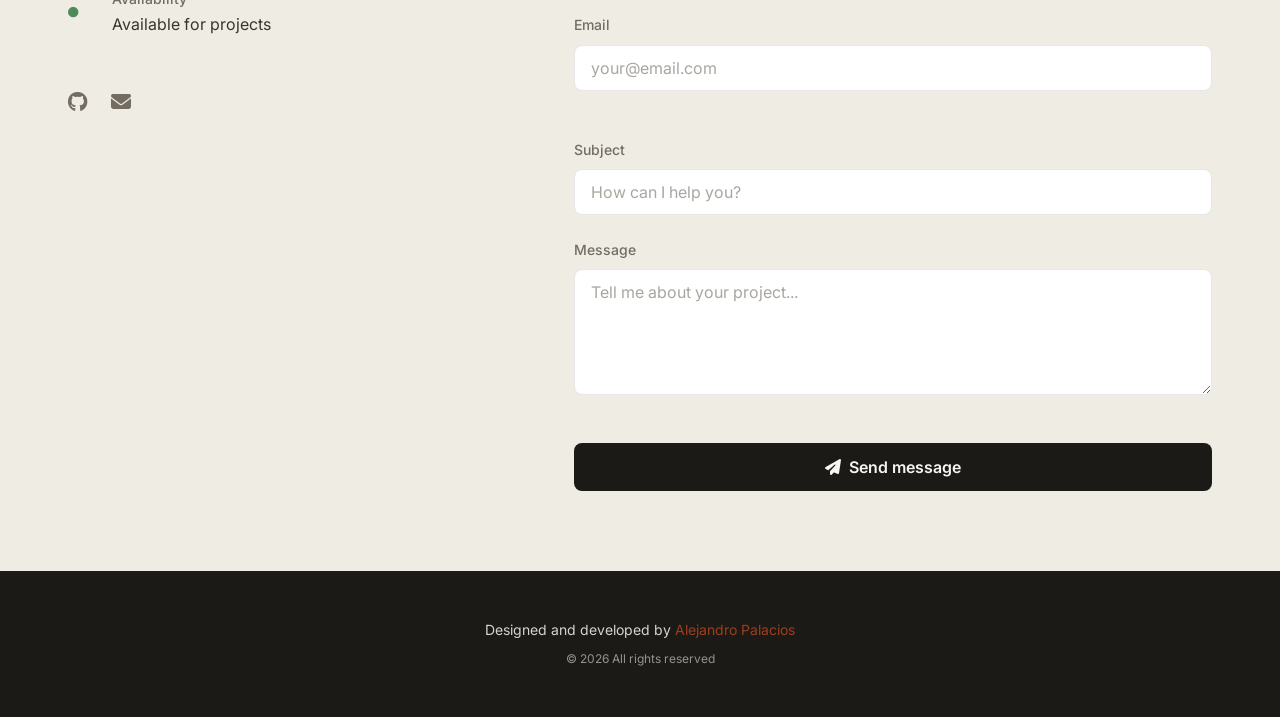
==== commit ea5a0d00: "feat: rewrite About bio (student/internship story); fix Bac Pro name and internship duration in CV c" ====
--- a/index.html
+++ b/index.html
@@ -116,9 +116,15 @@
 
                 <div class="about-text">
                     <p class="about-description">
-                        I'm a full stack developer who likes shipping things that actually work,
-                        not just mockups. The projects below are fully built: real state,
-                        real forms, real backends — frontend and backend both.
+                        I'm a web development student in France, currently working toward a BTS
+                        in web development, after completing a Bac Pro in IT (Bac Pro SN).
+                    </p>
+                    <p class="about-description">
+                        My professional experience comes from a 2-month, 15-day internship at a
+                        company that builds websites for different clients. Under my tutor's
+                        guidance, I learned HTML5, CSS3 and JavaScript hands-on on real client
+                        projects — and that experience motivated me to keep learning on my own,
+                        picking up additional languages and tools through self-study since.
                     </p>
                     <p class="about-description">
                         Outside of code, I lift weights most days — it's the other thing I'm
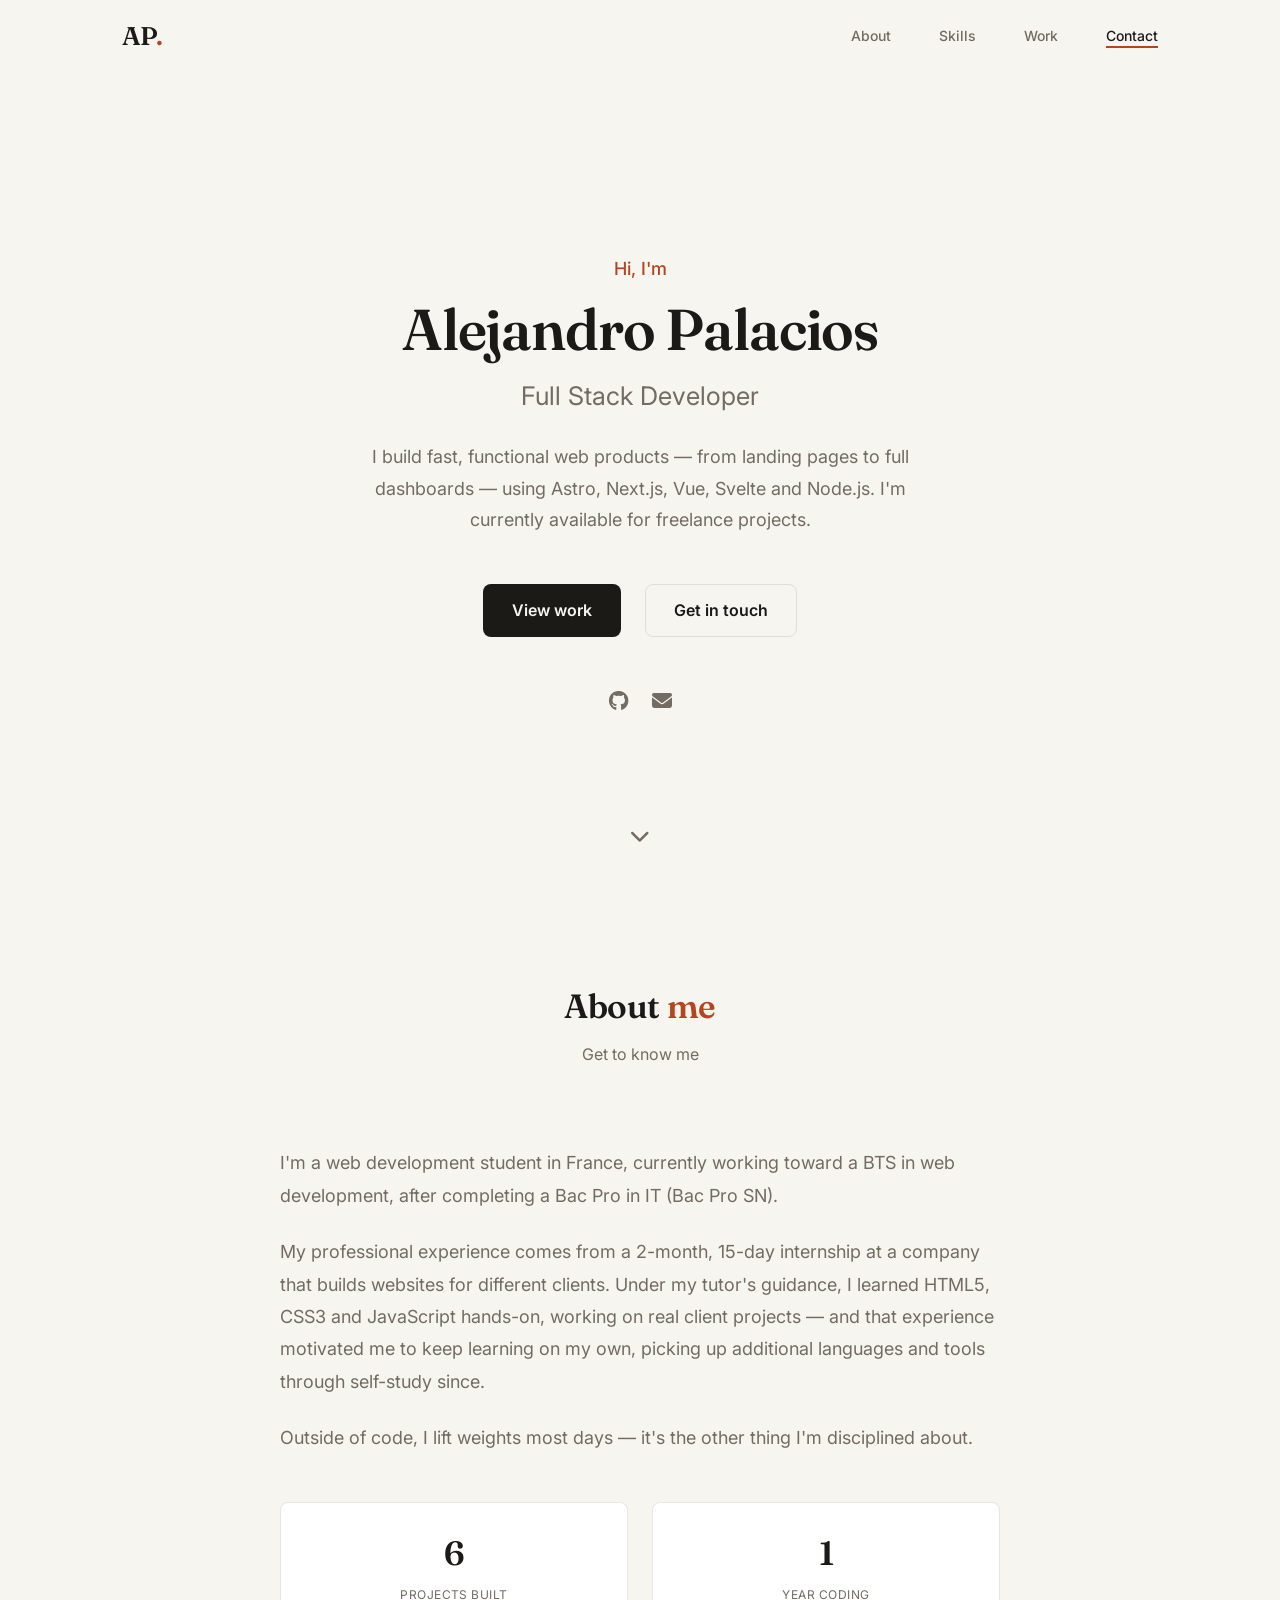
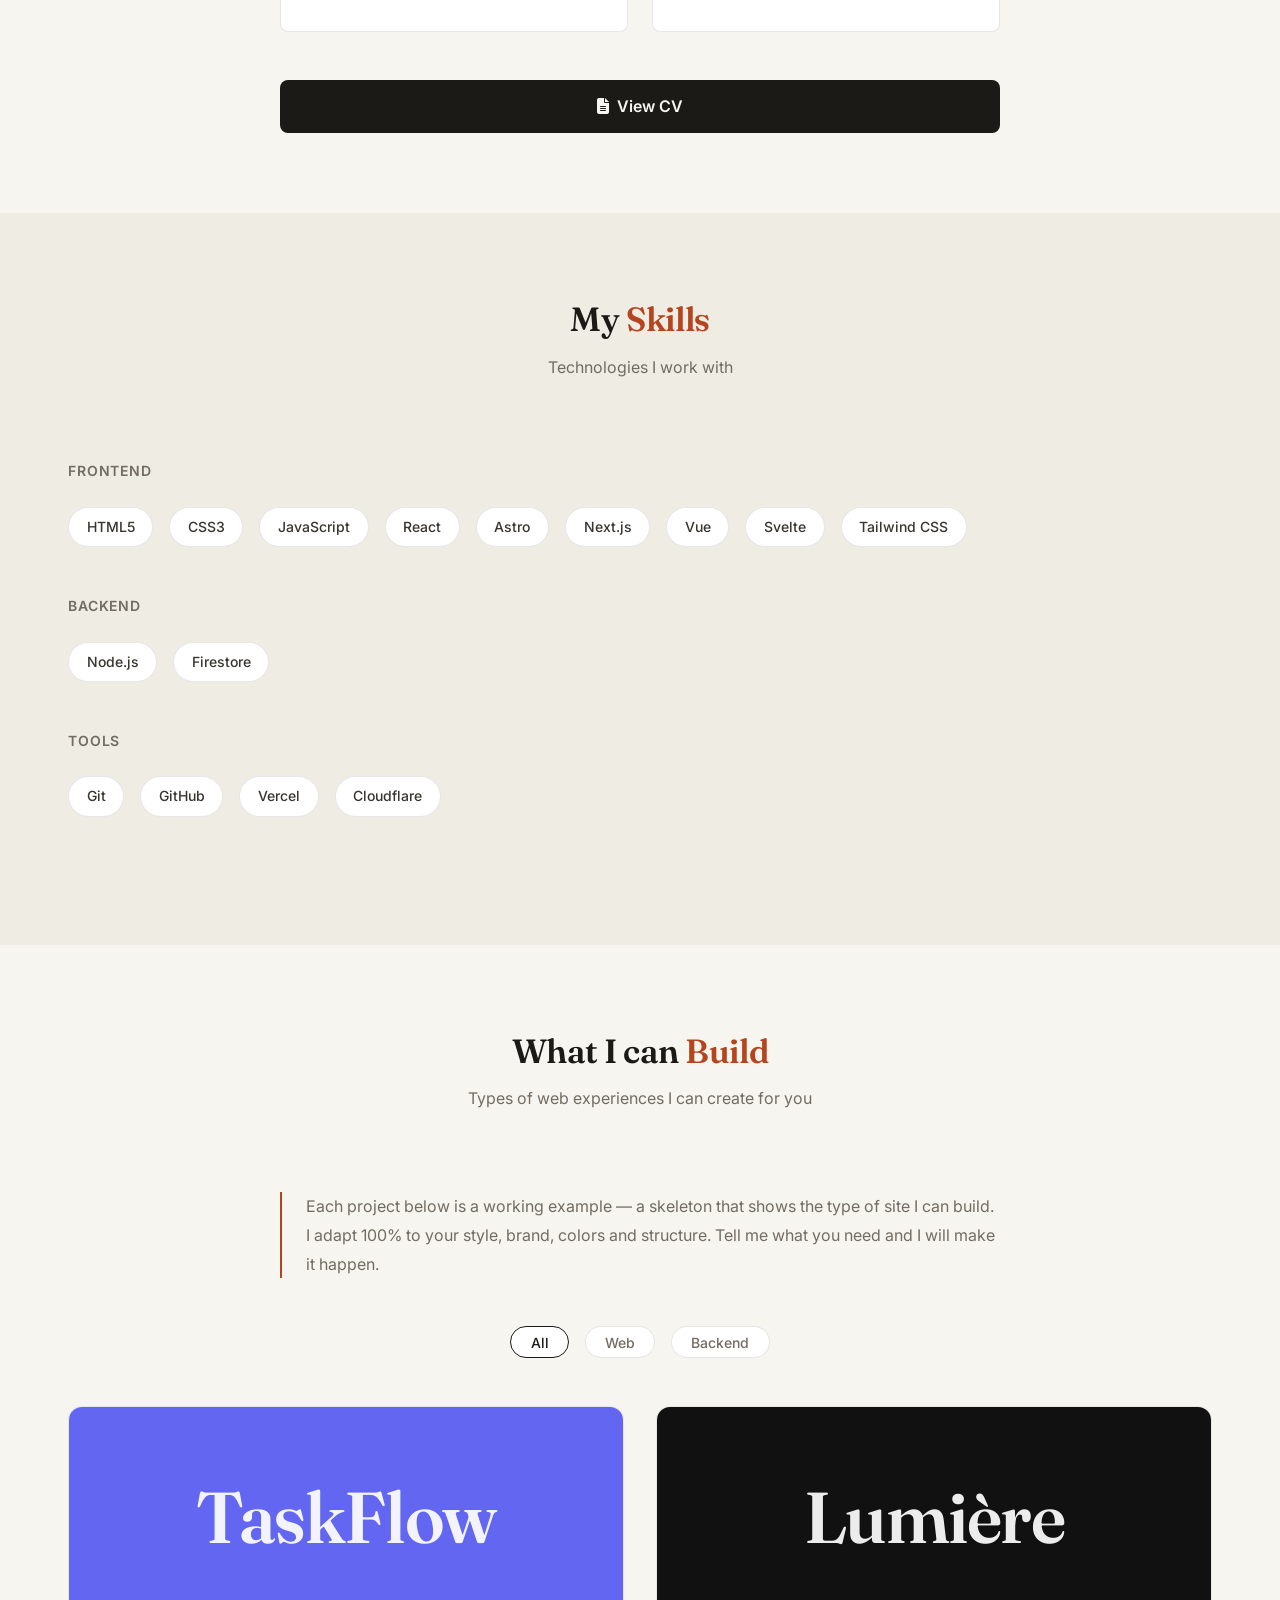
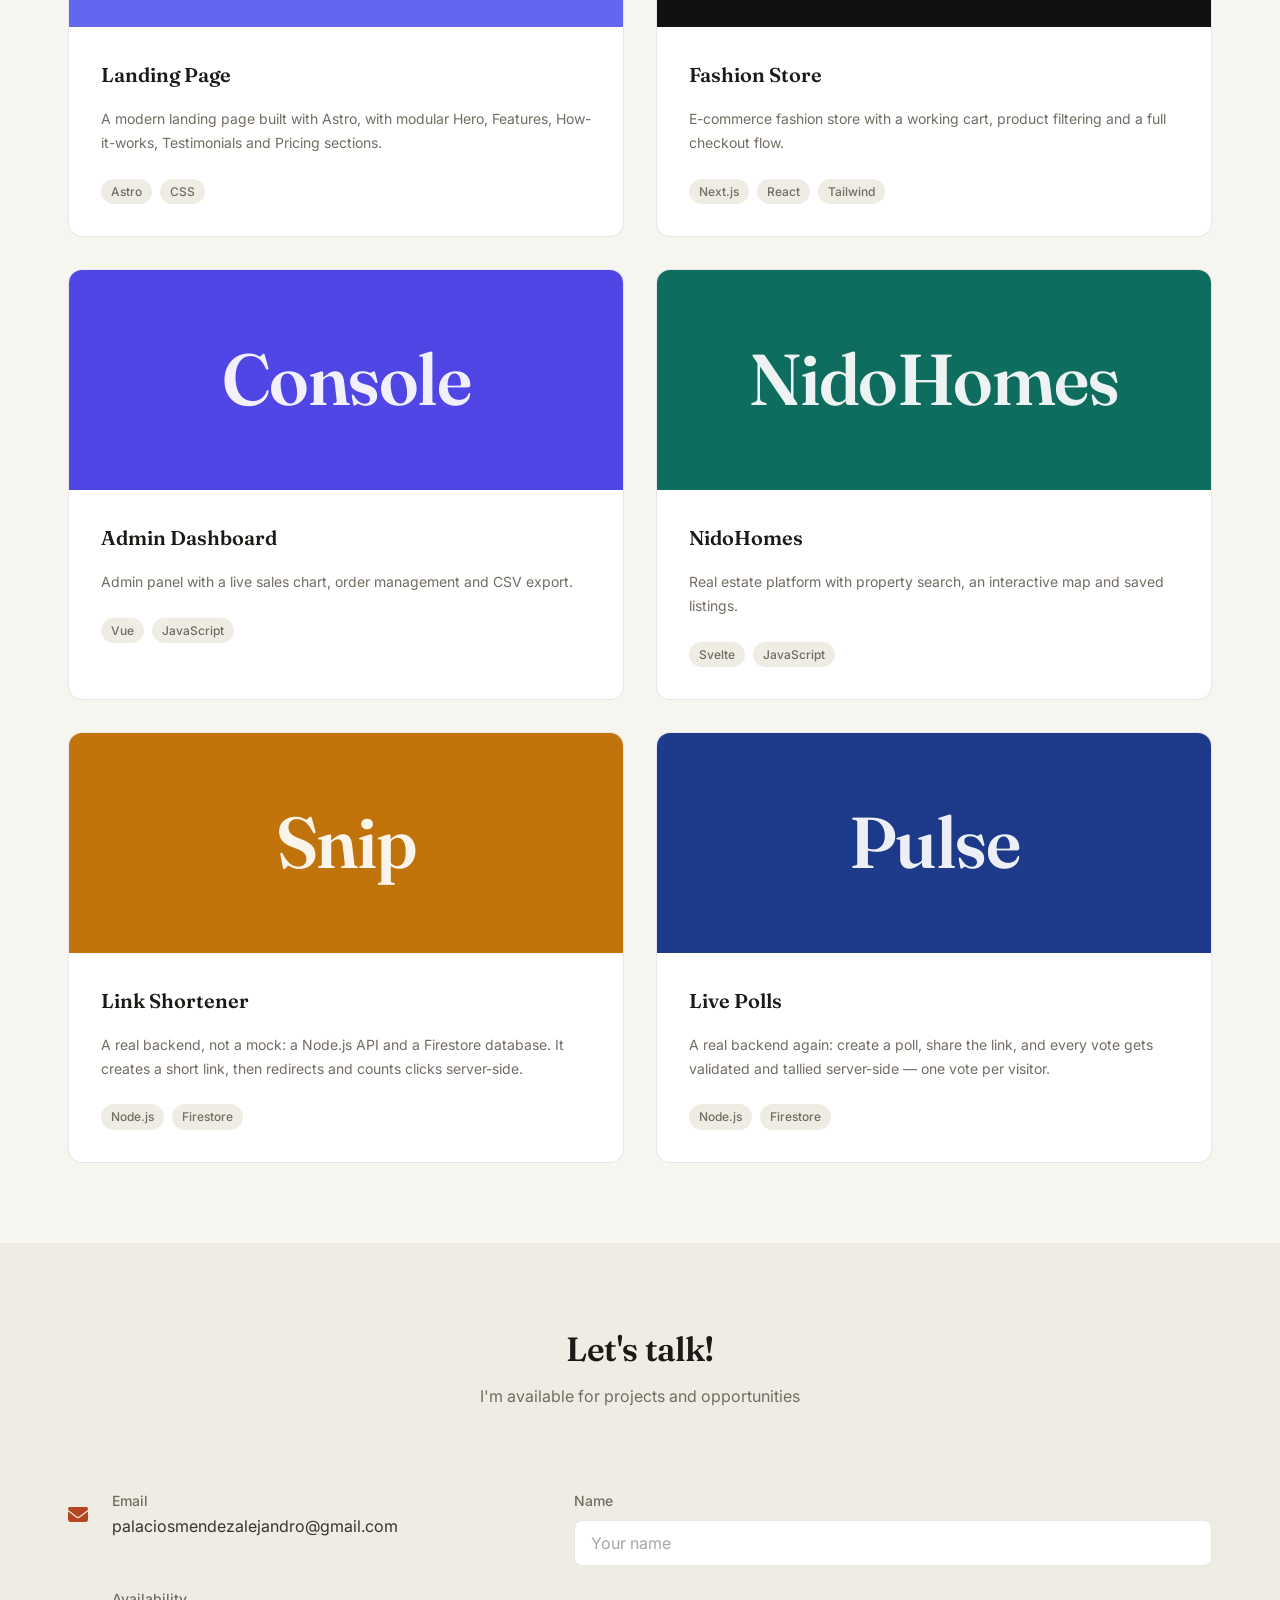
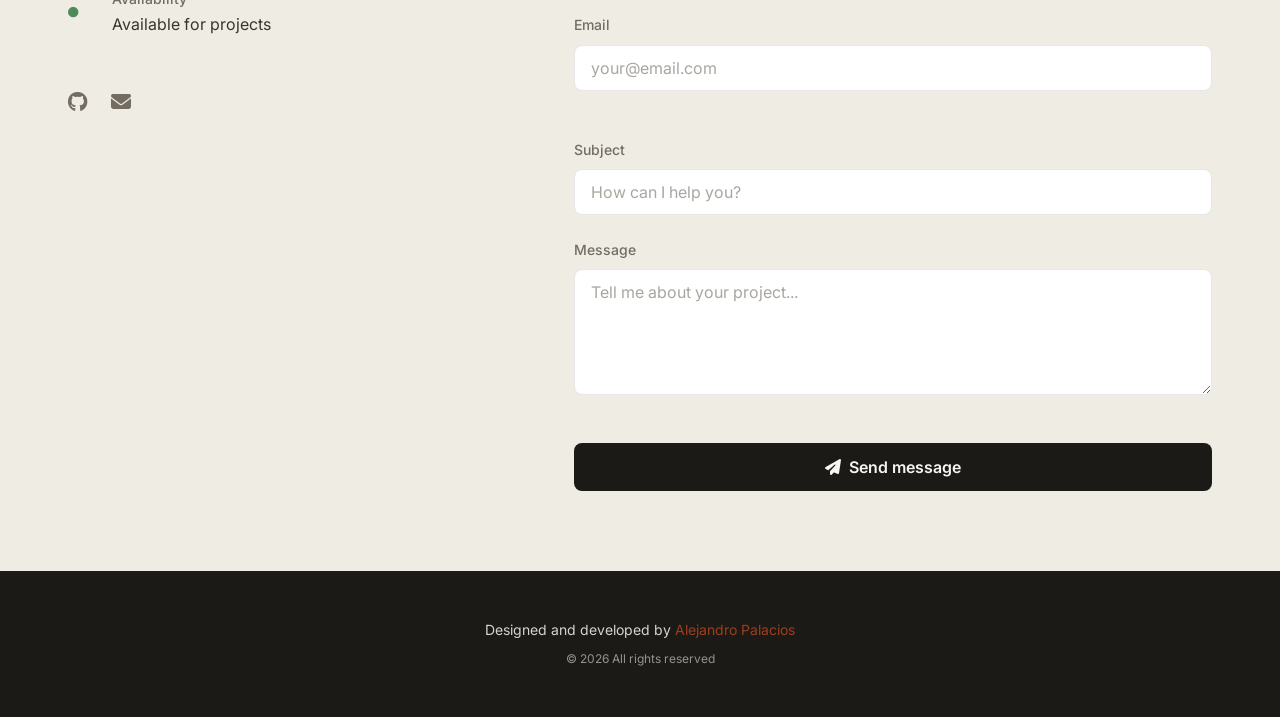
==== commit a4f56836: "fix: remove duplicated 'on' in About section internship sentence" ====
--- a/index.html
+++ b/index.html
@@ -122,8 +122,8 @@
                     <p class="about-description">
                         My professional experience comes from a 2-month, 15-day internship at a
                         company that builds websites for different clients. Under my tutor's
-                        guidance, I learned HTML5, CSS3 and JavaScript hands-on on real client
-                        projects — and that experience motivated me to keep learning on my own,
+                        guidance, I learned HTML5, CSS3 and JavaScript hands-on, working on real
+                        client projects — and that experience motivated me to keep learning on my own,
                         picking up additional languages and tools through self-study since.
                     </p>
                     <p class="about-description">
